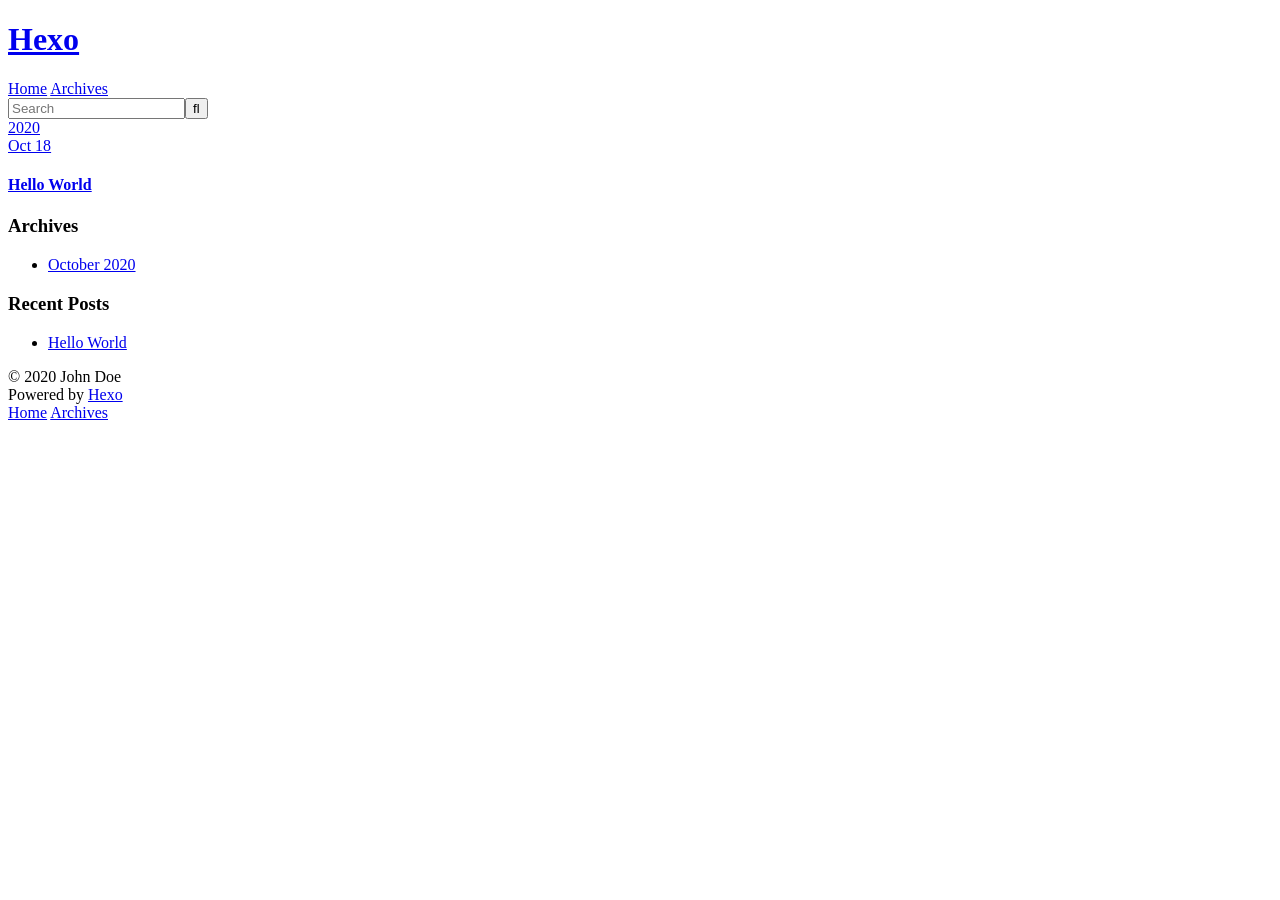
==== archives/index.html @ 7281b523 "Site updated: 2020-10-18 00:31:18" ====
<!DOCTYPE html>
<html>
<head>
  <meta charset="utf-8">
  

  
  <title>Archives | Hexo</title>
  <meta name="viewport" content="width=device-width, initial-scale=1, maximum-scale=1">
  <meta property="og:type" content="website">
<meta property="og:title" content="Hexo">
<meta property="og:url" content="https://github.com/jiushizheyang/jiushizheyang.github.io/archives/index.html">
<meta property="og:site_name" content="Hexo">
<meta property="og:locale" content="en_US">
<meta property="article:author" content="John Doe">
<meta name="twitter:card" content="summary">
  
    <link rel="alternate" href="/atom.xml" title="Hexo" type="application/atom+xml">
  
  
    <link rel="icon" href="/favicon.png">
  
  
    <link href="//fonts.googleapis.com/css?family=Source+Code+Pro" rel="stylesheet" type="text/css">
  
  
<link rel="stylesheet" href="/css/style.css">

<meta name="generator" content="Hexo 5.2.0"></head>

<body>
  <div id="container">
    <div id="wrap">
      <header id="header">
  <div id="banner"></div>
  <div id="header-outer" class="outer">
    <div id="header-title" class="inner">
      <h1 id="logo-wrap">
        <a href="/" id="logo">Hexo</a>
      </h1>
      
    </div>
    <div id="header-inner" class="inner">
      <nav id="main-nav">
        <a id="main-nav-toggle" class="nav-icon"></a>
        
          <a class="main-nav-link" href="/">Home</a>
        
          <a class="main-nav-link" href="/archives">Archives</a>
        
      </nav>
      <nav id="sub-nav">
        
          <a id="nav-rss-link" class="nav-icon" href="/atom.xml" title="RSS Feed"></a>
        
        <a id="nav-search-btn" class="nav-icon" title="Search"></a>
      </nav>
      <div id="search-form-wrap">
        <form action="//google.com/search" method="get" accept-charset="UTF-8" class="search-form"><input type="search" name="q" class="search-form-input" placeholder="Search"><button type="submit" class="search-form-submit">&#xF002;</button><input type="hidden" name="sitesearch" value="https://github.com/jiushizheyang/jiushizheyang.github.io"></form>
      </div>
    </div>
  </div>
</header>
      <div class="outer">
        <section id="main">
  
  
    
    
      
      
      <section class="archives-wrap">
        <div class="archive-year-wrap">
          <a href="/archives/2020" class="archive-year">2020</a>
        </div>
        <div class="archives">
    
    <article class="archive-article archive-type-post">
  <div class="archive-article-inner">
    <header class="archive-article-header">
      <a href="/2020/10/18/hello-world/" class="archive-article-date">
  <time datetime="2020-10-17T16:19:51.786Z" itemprop="datePublished">Oct 18</time>
</a>
      
  
    <h1 itemprop="name">
      <a class="archive-article-title" href="/2020/10/18/hello-world/">Hello World</a>
    </h1>
  

    </header>
  </div>
</article>
  
  
    </div></section>
  


</section>
        
          <aside id="sidebar">
  
    

  
    

  
    
  
    
  <div class="widget-wrap">
    <h3 class="widget-title">Archives</h3>
    <div class="widget">
      <ul class="archive-list"><li class="archive-list-item"><a class="archive-list-link" href="/archives/2020/10/">October 2020</a></li></ul>
    </div>
  </div>


  
    
  <div class="widget-wrap">
    <h3 class="widget-title">Recent Posts</h3>
    <div class="widget">
      <ul>
        
          <li>
            <a href="/2020/10/18/hello-world/">Hello World</a>
          </li>
        
      </ul>
    </div>
  </div>

  
</aside>
        
      </div>
      <footer id="footer">
  
  <div class="outer">
    <div id="footer-info" class="inner">
      &copy; 2020 John Doe<br>
      Powered by <a href="http://hexo.io/" target="_blank">Hexo</a>
    </div>
  </div>
</footer>
    </div>
    <nav id="mobile-nav">
  
    <a href="/" class="mobile-nav-link">Home</a>
  
    <a href="/archives" class="mobile-nav-link">Archives</a>
  
</nav>
    

<script src="//ajax.googleapis.com/ajax/libs/jquery/2.0.3/jquery.min.js"></script>


  
<link rel="stylesheet" href="/fancybox/jquery.fancybox.css">

  
<script src="/fancybox/jquery.fancybox.pack.js"></script>




<script src="/js/script.js"></script>




  </div>
</body>
</html>
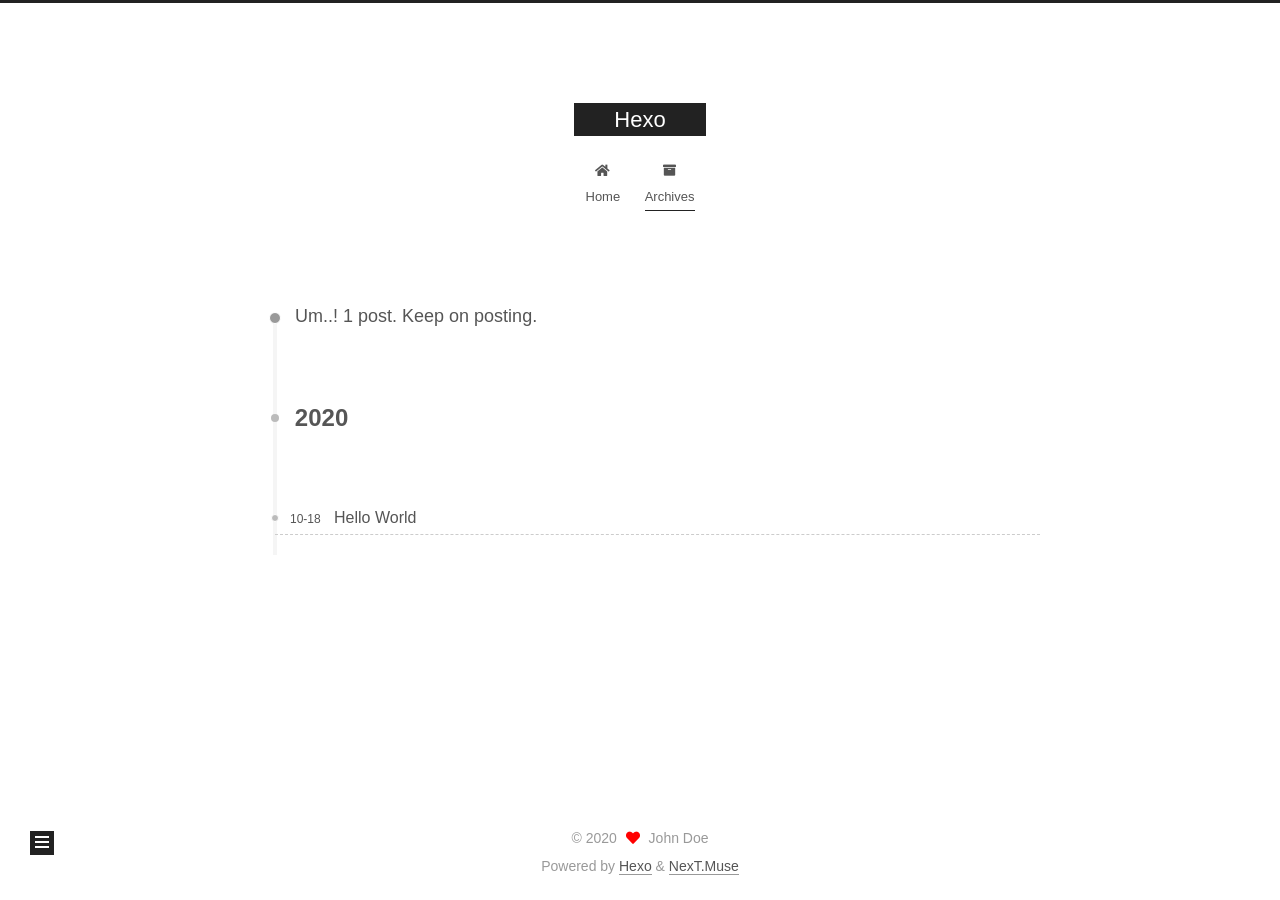
==== commit daa81605: "Site updated: 2020-10-18 01:05:18" ====
--- a/archives/index.html
+++ b/archives/index.html
@@ -1,178 +1,340 @@
 <!DOCTYPE html>
-<html>
+<html lang="en">
 <head>
-  <meta charset="utf-8">
-  
-
-  
-  <title>Archives | Hexo</title>
-  <meta name="viewport" content="width=device-width, initial-scale=1, maximum-scale=1">
+  <meta charset="UTF-8">
+<meta name="viewport" content="width=device-width, initial-scale=1, maximum-scale=2">
+<meta name="theme-color" content="#222">
+<meta name="generator" content="Hexo 5.2.0">
+  <link rel="apple-touch-icon" sizes="180x180" href="/images/apple-touch-icon-next.png">
+  <link rel="icon" type="image/png" sizes="32x32" href="/images/favicon-32x32-next.png">
+  <link rel="icon" type="image/png" sizes="16x16" href="/images/favicon-16x16-next.png">
+  <link rel="mask-icon" href="/images/logo.svg" color="#222">
+
+<link rel="stylesheet" href="/css/main.css">
+
+
+<link rel="stylesheet" href="/lib/font-awesome/css/all.min.css">
+
+<script id="hexo-configurations">
+    var NexT = window.NexT || {};
+    var CONFIG = {"hostname":"example.com","root":"/","scheme":"Muse","version":"7.8.0","exturl":false,"sidebar":{"position":"left","display":"post","padding":18,"offset":12,"onmobile":false},"copycode":{"enable":false,"show_result":false,"style":null},"back2top":{"enable":true,"sidebar":false,"scrollpercent":false},"bookmark":{"enable":false,"color":"#222","save":"auto"},"fancybox":false,"mediumzoom":false,"lazyload":false,"pangu":false,"comments":{"style":"tabs","active":null,"storage":true,"lazyload":false,"nav":null},"algolia":{"hits":{"per_page":10},"labels":{"input_placeholder":"Search for Posts","hits_empty":"We didn't find any results for the search: ${query}","hits_stats":"${hits} results found in ${time} ms"}},"localsearch":{"enable":false,"trigger":"auto","top_n_per_article":1,"unescape":false,"preload":false},"motion":{"enable":true,"async":false,"transition":{"post_block":"fadeIn","post_header":"slideDownIn","post_body":"slideDownIn","coll_header":"slideLeftIn","sidebar":"slideUpIn"}}};
+  </script>
+
   <meta property="og:type" content="website">
 <meta property="og:title" content="Hexo">
-<meta property="og:url" content="https://github.com/jiushizheyang/jiushizheyang.github.io/archives/index.html">
+<meta property="og:url" content="http://example.com/archives/index.html">
 <meta property="og:site_name" content="Hexo">
 <meta property="og:locale" content="en_US">
 <meta property="article:author" content="John Doe">
 <meta name="twitter:card" content="summary">
-  
-    <link rel="alternate" href="/atom.xml" title="Hexo" type="application/atom+xml">
-  
-  
-    <link rel="icon" href="/favicon.png">
-  
-  
-    <link href="//fonts.googleapis.com/css?family=Source+Code+Pro" rel="stylesheet" type="text/css">
-  
-  
-<link rel="stylesheet" href="/css/style.css">
-
-<meta name="generator" content="Hexo 5.2.0"></head>
-
-<body>
-  <div id="container">
-    <div id="wrap">
-      <header id="header">
-  <div id="banner"></div>
-  <div id="header-outer" class="outer">
-    <div id="header-title" class="inner">
-      <h1 id="logo-wrap">
-        <a href="/" id="logo">Hexo</a>
-      </h1>
+
+<link rel="canonical" href="http://example.com/archives/">
+
+
+<script id="page-configurations">
+  // https://hexo.io/docs/variables.html
+  CONFIG.page = {
+    sidebar: "",
+    isHome : false,
+    isPost : false,
+    lang   : 'en'
+  };
+</script>
+
+  <title>Archive | Hexo</title>
+  
+
+
+
+
+
+
+  <noscript>
+  <style>
+  .use-motion .brand,
+  .use-motion .menu-item,
+  .sidebar-inner,
+  .use-motion .post-block,
+  .use-motion .pagination,
+  .use-motion .comments,
+  .use-motion .post-header,
+  .use-motion .post-body,
+  .use-motion .collection-header { opacity: initial; }
+
+  .use-motion .site-title,
+  .use-motion .site-subtitle {
+    opacity: initial;
+    top: initial;
+  }
+
+  .use-motion .logo-line-before i { left: initial; }
+  .use-motion .logo-line-after i { right: initial; }
+  </style>
+</noscript>
+
+</head>
+
+<body itemscope itemtype="http://schema.org/WebPage">
+  <div class="container use-motion">
+    <div class="headband"></div>
+
+    <header class="header" itemscope itemtype="http://schema.org/WPHeader">
+      <div class="header-inner"><div class="site-brand-container">
+  <div class="site-nav-toggle">
+    <div class="toggle" aria-label="Toggle navigation bar">
+      <span class="toggle-line toggle-line-first"></span>
+      <span class="toggle-line toggle-line-middle"></span>
+      <span class="toggle-line toggle-line-last"></span>
+    </div>
+  </div>
+
+  <div class="site-meta">
+
+    <a href="/" class="brand" rel="start">
+      <span class="logo-line-before"><i></i></span>
+      <h1 class="site-title">Hexo</h1>
+      <span class="logo-line-after"><i></i></span>
+    </a>
+  </div>
+
+  <div class="site-nav-right">
+    <div class="toggle popup-trigger">
+    </div>
+  </div>
+</div>
+
+
+
+
+<nav class="site-nav">
+  <ul id="menu" class="main-menu menu">
+        <li class="menu-item menu-item-home">
+
+    <a href="/" rel="section"><i class="fa fa-home fa-fw"></i>Home</a>
+
+  </li>
+        <li class="menu-item menu-item-archives">
+
+    <a href="/archives/" rel="section"><i class="fa fa-archive fa-fw"></i>Archives</a>
+
+  </li>
+  </ul>
+</nav>
+
+
+
+
+</div>
+    </header>
+
+    
+  <div class="back-to-top">
+    <i class="fa fa-arrow-up"></i>
+    <span>0%</span>
+  </div>
+
+
+    <main class="main">
+      <div class="main-inner">
+        <div class="content-wrap">
+          
+
+          <div class="content archive">
+            
+
+  
+  
+  
+  <div class="post-block">
+    <div class="posts-collapse">
+      <div class="collection-title">
+        <span class="collection-header">Um..! 1 post. Keep on posting.</span>
+      </div>
+
       
-    </div>
-    <div id="header-inner" class="inner">
-      <nav id="main-nav">
-        <a id="main-nav-toggle" class="nav-icon"></a>
+    <div class="collection-year">
+      <span class="collection-header">2020</span>
+    </div>
+
+  <article itemscope itemtype="http://schema.org/Article">
+    <header class="post-header">
+
+      <div class="post-meta">
+        <time itemprop="dateCreated"
+              datetime="2020-10-18T00:19:51+08:00"
+              content="2020-10-18">
+          10-18
+        </time>
+      </div>
+
+      <div class="post-title">
+          <a class="post-title-link" href="/2020/10/18/hello-world/" itemprop="url">
+            <span itemprop="name">Hello World</span>
+          </a>
+      </div>
+
+    </header>
+  </article>
+
+
+    </div>
+  </div>
+  
+  
+  
+
+  
+
+
+
+          </div>
+          
+
+<script>
+  window.addEventListener('tabs:register', () => {
+    let { activeClass } = CONFIG.comments;
+    if (CONFIG.comments.storage) {
+      activeClass = localStorage.getItem('comments_active') || activeClass;
+    }
+    if (activeClass) {
+      let activeTab = document.querySelector(`a[href="#comment-${activeClass}"]`);
+      if (activeTab) {
+        activeTab.click();
+      }
+    }
+  });
+  if (CONFIG.comments.storage) {
+    window.addEventListener('tabs:click', event => {
+      if (!event.target.matches('.tabs-comment .tab-content .tab-pane')) return;
+      let commentClass = event.target.classList[1];
+      localStorage.setItem('comments_active', commentClass);
+    });
+  }
+</script>
+
+        </div>
+          
+  
+  <div class="toggle sidebar-toggle">
+    <span class="toggle-line toggle-line-first"></span>
+    <span class="toggle-line toggle-line-middle"></span>
+    <span class="toggle-line toggle-line-last"></span>
+  </div>
+
+  <aside class="sidebar">
+    <div class="sidebar-inner">
+
+      <ul class="sidebar-nav motion-element">
+        <li class="sidebar-nav-toc">
+          Table of Contents
+        </li>
+        <li class="sidebar-nav-overview">
+          Overview
+        </li>
+      </ul>
+
+      <!--noindex-->
+      <div class="post-toc-wrap sidebar-panel">
+      </div>
+      <!--/noindex-->
+
+      <div class="site-overview-wrap sidebar-panel">
+        <div class="site-author motion-element" itemprop="author" itemscope itemtype="http://schema.org/Person">
+  <p class="site-author-name" itemprop="name">John Doe</p>
+  <div class="site-description" itemprop="description"></div>
+</div>
+<div class="site-state-wrap motion-element">
+  <nav class="site-state">
+      <div class="site-state-item site-state-posts">
+          <a href="/archives/">
         
-          <a class="main-nav-link" href="/">Home</a>
+          <span class="site-state-item-count">1</span>
+          <span class="site-state-item-name">posts</span>
+        </a>
+      </div>
+  </nav>
+</div>
+
+
+
+      </div>
+
+    </div>
+  </aside>
+  <div id="sidebar-dimmer"></div>
+
+
+      </div>
+    </main>
+
+    <footer class="footer">
+      <div class="footer-inner">
         
-          <a class="main-nav-link" href="/archives">Archives</a>
+
         
-      </nav>
-      <nav id="sub-nav">
+
+<div class="copyright">
+  
+  &copy; 
+  <span itemprop="copyrightYear">2020</span>
+  <span class="with-love">
+    <i class="fa fa-heart"></i>
+  </span>
+  <span class="author" itemprop="copyrightHolder">John Doe</span>
+</div>
+  <div class="powered-by">Powered by <a href="https://hexo.io/" class="theme-link" rel="noopener" target="_blank">Hexo</a> & <a href="https://muse.theme-next.org/" class="theme-link" rel="noopener" target="_blank">NexT.Muse</a>
+  </div>
+
         
-          <a id="nav-rss-link" class="nav-icon" href="/atom.xml" title="RSS Feed"></a>
-        
-        <a id="nav-search-btn" class="nav-icon" title="Search"></a>
-      </nav>
-      <div id="search-form-wrap">
-        <form action="//google.com/search" method="get" accept-charset="UTF-8" class="search-form"><input type="search" name="q" class="search-form-input" placeholder="Search"><button type="submit" class="search-form-submit">&#xF002;</button><input type="hidden" name="sitesearch" value="https://github.com/jiushizheyang/jiushizheyang.github.io"></form>
-      </div>
-    </div>
-  </div>
-</header>
-      <div class="outer">
-        <section id="main">
-  
-  
-    
-    
-      
-      
-      <section class="archives-wrap">
-        <div class="archive-year-wrap">
-          <a href="/archives/2020" class="archive-year">2020</a>
-        </div>
-        <div class="archives">
-    
-    <article class="archive-article archive-type-post">
-  <div class="archive-article-inner">
-    <header class="archive-article-header">
-      <a href="/2020/10/18/hello-world/" class="archive-article-date">
-  <time datetime="2020-10-17T16:19:51.786Z" itemprop="datePublished">Oct 18</time>
-</a>
-      
-  
-    <h1 itemprop="name">
-      <a class="archive-article-title" href="/2020/10/18/hello-world/">Hello World</a>
-    </h1>
-  
-
-    </header>
-  </div>
-</article>
-  
-  
-    </div></section>
-  
-
-
-</section>
-        
-          <aside id="sidebar">
-  
-    
-
-  
-    
-
-  
-    
-  
-    
-  <div class="widget-wrap">
-    <h3 class="widget-title">Archives</h3>
-    <div class="widget">
-      <ul class="archive-list"><li class="archive-list-item"><a class="archive-list-link" href="/archives/2020/10/">October 2020</a></li></ul>
-    </div>
-  </div>
-
-
-  
-    
-  <div class="widget-wrap">
-    <h3 class="widget-title">Recent Posts</h3>
-    <div class="widget">
-      <ul>
-        
-          <li>
-            <a href="/2020/10/18/hello-world/">Hello World</a>
-          </li>
-        
-      </ul>
-    </div>
-  </div>
-
-  
-</aside>
-        
-      </div>
-      <footer id="footer">
-  
-  <div class="outer">
-    <div id="footer-info" class="inner">
-      &copy; 2020 John Doe<br>
-      Powered by <a href="http://hexo.io/" target="_blank">Hexo</a>
-    </div>
-  </div>
-</footer>
-    </div>
-    <nav id="mobile-nav">
-  
-    <a href="/" class="mobile-nav-link">Home</a>
-  
-    <a href="/archives" class="mobile-nav-link">Archives</a>
-  
-</nav>
-    
-
-<script src="//ajax.googleapis.com/ajax/libs/jquery/2.0.3/jquery.min.js"></script>
-
-
-  
-<link rel="stylesheet" href="/fancybox/jquery.fancybox.css">
-
-  
-<script src="/fancybox/jquery.fancybox.pack.js"></script>
-
-
-
-
-<script src="/js/script.js"></script>
-
-
-
-
-  </div>
+
+
+
+
+
+
+
+
+      </div>
+    </footer>
+  </div>
+
+  
+  <script src="/lib/anime.min.js"></script>
+  <script src="/lib/velocity/velocity.min.js"></script>
+  <script src="/lib/velocity/velocity.ui.min.js"></script>
+
+<script src="/js/utils.js"></script>
+
+<script src="/js/motion.js"></script>
+
+
+<script src="/js/schemes/muse.js"></script>
+
+
+<script src="/js/next-boot.js"></script>
+
+
+
+
+  
+
+
+
+
+
+
+
+
+
+
+
+
+
+
+
+  
+
+  
+
 </body>
-</html>+</html>
--- a/css/main.css
+++ b/css/main.css
@@ -0,0 +1,2291 @@
+:root {
+  --body-bg-color: #fff;
+  --content-bg-color: #fff;
+  --card-bg-color: #f5f5f5;
+  --text-color: #555;
+  --blockquote-color: #666;
+  --link-color: #555;
+  --link-hover-color: #222;
+  --brand-color: #fff;
+  --brand-hover-color: #fff;
+  --table-row-odd-bg-color: #f9f9f9;
+  --table-row-hover-bg-color: #f5f5f5;
+  --menu-item-bg-color: #f5f5f5;
+  --btn-default-bg: #222;
+  --btn-default-color: #fff;
+  --btn-default-border-color: #222;
+  --btn-default-hover-bg: #fff;
+  --btn-default-hover-color: #222;
+  --btn-default-hover-border-color: #222;
+}
+html {
+  line-height: 1.15; /* 1 */
+  -webkit-text-size-adjust: 100%; /* 2 */
+}
+body {
+  margin: 0;
+}
+main {
+  display: block;
+}
+h1 {
+  font-size: 2em;
+  margin: 0.67em 0;
+}
+hr {
+  box-sizing: content-box; /* 1 */
+  height: 0; /* 1 */
+  overflow: visible; /* 2 */
+}
+pre {
+  font-family: monospace, monospace; /* 1 */
+  font-size: 1em; /* 2 */
+}
+a {
+  background: transparent;
+}
+abbr[title] {
+  border-bottom: none; /* 1 */
+  text-decoration: underline; /* 2 */
+  text-decoration: underline dotted; /* 2 */
+}
+b,
+strong {
+  font-weight: bolder;
+}
+code,
+kbd,
+samp {
+  font-family: monospace, monospace; /* 1 */
+  font-size: 1em; /* 2 */
+}
+small {
+  font-size: 80%;
+}
+sub,
+sup {
+  font-size: 75%;
+  line-height: 0;
+  position: relative;
+  vertical-align: baseline;
+}
+sub {
+  bottom: -0.25em;
+}
+sup {
+  top: -0.5em;
+}
+img {
+  border-style: none;
+}
+button,
+input,
+optgroup,
+select,
+textarea {
+  font-family: inherit; /* 1 */
+  font-size: 100%; /* 1 */
+  line-height: 1.15; /* 1 */
+  margin: 0; /* 2 */
+}
+button,
+input {
+/* 1 */
+  overflow: visible;
+}
+button,
+select {
+/* 1 */
+  text-transform: none;
+}
+button,
+[type='button'],
+[type='reset'],
+[type='submit'] {
+  -webkit-appearance: button;
+}
+button::-moz-focus-inner,
+[type='button']::-moz-focus-inner,
+[type='reset']::-moz-focus-inner,
+[type='submit']::-moz-focus-inner {
+  border-style: none;
+  padding: 0;
+}
+button:-moz-focusring,
+[type='button']:-moz-focusring,
+[type='reset']:-moz-focusring,
+[type='submit']:-moz-focusring {
+  outline: 1px dotted ButtonText;
+}
+fieldset {
+  padding: 0.35em 0.75em 0.625em;
+}
+legend {
+  box-sizing: border-box; /* 1 */
+  color: inherit; /* 2 */
+  display: table; /* 1 */
+  max-width: 100%; /* 1 */
+  padding: 0; /* 3 */
+  white-space: normal; /* 1 */
+}
+progress {
+  vertical-align: baseline;
+}
+textarea {
+  overflow: auto;
+}
+[type='checkbox'],
+[type='radio'] {
+  box-sizing: border-box; /* 1 */
+  padding: 0; /* 2 */
+}
+[type='number']::-webkit-inner-spin-button,
+[type='number']::-webkit-outer-spin-button {
+  height: auto;
+}
+[type='search'] {
+  outline-offset: -2px; /* 2 */
+  -webkit-appearance: textfield; /* 1 */
+}
+[type='search']::-webkit-search-decoration {
+  -webkit-appearance: none;
+}
+::-webkit-file-upload-button {
+  font: inherit; /* 2 */
+  -webkit-appearance: button; /* 1 */
+}
+details {
+  display: block;
+}
+summary {
+  display: list-item;
+}
+template {
+  display: none;
+}
+[hidden] {
+  display: none;
+}
+::selection {
+  background: #262a30;
+  color: #eee;
+}
+html,
+body {
+  height: 100%;
+}
+body {
+  background: var(--body-bg-color);
+  color: var(--text-color);
+  font-family: 'Lato', "PingFang SC", "Microsoft YaHei", sans-serif;
+  font-size: 1em;
+  line-height: 2;
+}
+@media (max-width: 991px) {
+  body {
+    padding-left: 0 !important;
+    padding-right: 0 !important;
+  }
+}
+h1,
+h2,
+h3,
+h4,
+h5,
+h6 {
+  font-family: 'Lato', "PingFang SC", "Microsoft YaHei", sans-serif;
+  font-weight: bold;
+  line-height: 1.5;
+  margin: 20px 0 15px;
+}
+h1 {
+  font-size: 1.5em;
+}
+h2 {
+  font-size: 1.375em;
+}
+h3 {
+  font-size: 1.25em;
+}
+h4 {
+  font-size: 1.125em;
+}
+h5 {
+  font-size: 1em;
+}
+h6 {
+  font-size: 0.875em;
+}
+p {
+  margin: 0 0 20px 0;
+}
+a,
+span.exturl {
+  border-bottom: 1px solid #999;
+  color: var(--link-color);
+  outline: 0;
+  text-decoration: none;
+  overflow-wrap: break-word;
+  word-wrap: break-word;
+  cursor: pointer;
+}
+a:hover,
+span.exturl:hover {
+  border-bottom-color: var(--link-hover-color);
+  color: var(--link-hover-color);
+}
+iframe,
+img,
+video {
+  display: block;
+  margin-left: auto;
+  margin-right: auto;
+  max-width: 100%;
+}
+hr {
+  background-image: repeating-linear-gradient(-45deg, #ddd, #ddd 4px, transparent 4px, transparent 8px);
+  border: 0;
+  height: 3px;
+  margin: 40px 0;
+}
+blockquote {
+  border-left: 4px solid #ddd;
+  color: var(--blockquote-color);
+  margin: 0;
+  padding: 0 15px;
+}
+blockquote cite::before {
+  content: '-';
+  padding: 0 5px;
+}
+dt {
+  font-weight: bold;
+}
+dd {
+  margin: 0;
+  padding: 0;
+}
+kbd {
+  background-color: #f5f5f5;
+  background-image: linear-gradient(#eee, #fff, #eee);
+  border: 1px solid #ccc;
+  border-radius: 0.2em;
+  box-shadow: 0.1em 0.1em 0.2em rgba(0,0,0,0.1);
+  color: #555;
+  font-family: inherit;
+  padding: 0.1em 0.3em;
+  white-space: nowrap;
+}
+.table-container {
+  overflow: auto;
+}
+table {
+  border-collapse: collapse;
+  border-spacing: 0;
+  font-size: 0.875em;
+  margin: 0 0 20px 0;
+  width: 100%;
+}
+tbody tr:nth-of-type(odd) {
+  background: var(--table-row-odd-bg-color);
+}
+tbody tr:hover {
+  background: var(--table-row-hover-bg-color);
+}
+caption,
+th,
+td {
+  font-weight: normal;
+  padding: 8px;
+  vertical-align: middle;
+}
+th,
+td {
+  border: 1px solid #ddd;
+  border-bottom: 3px solid #ddd;
+}
+th {
+  font-weight: 700;
+  padding-bottom: 10px;
+}
+td {
+  border-bottom-width: 1px;
+}
+.btn {
+  background: var(--btn-default-bg);
+  border: 2px solid var(--btn-default-border-color);
+  border-radius: 0;
+  color: var(--btn-default-color);
+  display: inline-block;
+  font-size: 0.875em;
+  line-height: 2;
+  padding: 0 20px;
+  text-decoration: none;
+  transition-property: background-color;
+  transition-delay: 0s;
+  transition-duration: 0.2s;
+  transition-timing-function: ease-in-out;
+}
+.btn:hover {
+  background: var(--btn-default-hover-bg);
+  border-color: var(--btn-default-hover-border-color);
+  color: var(--btn-default-hover-color);
+}
+.btn + .btn {
+  margin: 0 0 8px 8px;
+}
+.btn .fa-fw {
+  text-align: left;
+  width: 1.285714285714286em;
+}
+.toggle {
+  line-height: 0;
+}
+.toggle .toggle-line {
+  background: #fff;
+  display: inline-block;
+  height: 2px;
+  left: 0;
+  position: relative;
+  top: 0;
+  transition: all 0.4s;
+  vertical-align: top;
+  width: 100%;
+}
+.toggle .toggle-line:not(:first-child) {
+  margin-top: 3px;
+}
+.toggle.toggle-arrow .toggle-line-first {
+  left: 50%;
+  top: 2px;
+  transform: rotate(45deg);
+  width: 50%;
+}
+.toggle.toggle-arrow .toggle-line-middle {
+  left: 2px;
+  width: 90%;
+}
+.toggle.toggle-arrow .toggle-line-last {
+  left: 50%;
+  top: -2px;
+  transform: rotate(-45deg);
+  width: 50%;
+}
+.toggle.toggle-close .toggle-line-first {
+  transform: rotate(-45deg);
+  top: 5px;
+}
+.toggle.toggle-close .toggle-line-middle {
+  opacity: 0;
+}
+.toggle.toggle-close .toggle-line-last {
+  transform: rotate(45deg);
+  top: -5px;
+}
+.highlight,
+pre {
+  background: #f7f7f7;
+  color: #4d4d4c;
+  line-height: 1.6;
+  margin: 0 auto 20px;
+}
+pre,
+code {
+  font-family: consolas, Menlo, monospace, "PingFang SC", "Microsoft YaHei";
+}
+code {
+  background: #eee;
+  border-radius: 3px;
+  color: #555;
+  padding: 2px 4px;
+  overflow-wrap: break-word;
+  word-wrap: break-word;
+}
+.highlight *::selection {
+  background: #d6d6d6;
+}
+.highlight pre {
+  border: 0;
+  margin: 0;
+  padding: 10px 0;
+}
+.highlight table {
+  border: 0;
+  margin: 0;
+  width: auto;
+}
+.highlight td {
+  border: 0;
+  padding: 0;
+}
+.highlight figcaption {
+  background: #eff2f3;
+  color: #4d4d4c;
+  display: flex;
+  font-size: 0.875em;
+  justify-content: space-between;
+  line-height: 1.2;
+  padding: 0.5em;
+}
+.highlight figcaption a {
+  color: #4d4d4c;
+}
+.highlight figcaption a:hover {
+  border-bottom-color: #4d4d4c;
+}
+.highlight .gutter {
+  -moz-user-select: none;
+  -ms-user-select: none;
+  -webkit-user-select: none;
+  user-select: none;
+}
+.highlight .gutter pre {
+  background: #eff2f3;
+  color: #869194;
+  padding-left: 10px;
+  padding-right: 10px;
+  text-align: right;
+}
+.highlight .code pre {
+  background: #f7f7f7;
+  padding-left: 10px;
+  width: 100%;
+}
+.gist table {
+  width: auto;
+}
+.gist table td {
+  border: 0;
+}
+pre {
+  overflow: auto;
+  padding: 10px;
+}
+pre code {
+  background: none;
+  color: #4d4d4c;
+  font-size: 0.875em;
+  padding: 0;
+  text-shadow: none;
+}
+pre .deletion {
+  background: #fdd;
+}
+pre .addition {
+  background: #dfd;
+}
+pre .meta {
+  color: #eab700;
+  -moz-user-select: none;
+  -ms-user-select: none;
+  -webkit-user-select: none;
+  user-select: none;
+}
+pre .comment {
+  color: #8e908c;
+}
+pre .variable,
+pre .attribute,
+pre .tag,
+pre .name,
+pre .regexp,
+pre .ruby .constant,
+pre .xml .tag .title,
+pre .xml .pi,
+pre .xml .doctype,
+pre .html .doctype,
+pre .css .id,
+pre .css .class,
+pre .css .pseudo {
+  color: #c82829;
+}
+pre .number,
+pre .preprocessor,
+pre .built_in,
+pre .builtin-name,
+pre .literal,
+pre .params,
+pre .constant,
+pre .command {
+  color: #f5871f;
+}
+pre .ruby .class .title,
+pre .css .rules .attribute,
+pre .string,
+pre .symbol,
+pre .value,
+pre .inheritance,
+pre .header,
+pre .ruby .symbol,
+pre .xml .cdata,
+pre .special,
+pre .formula {
+  color: #718c00;
+}
+pre .title,
+pre .css .hexcolor {
+  color: #3e999f;
+}
+pre .function,
+pre .python .decorator,
+pre .python .title,
+pre .ruby .function .title,
+pre .ruby .title .keyword,
+pre .perl .sub,
+pre .javascript .title,
+pre .coffeescript .title {
+  color: #4271ae;
+}
+pre .keyword,
+pre .javascript .function {
+  color: #8959a8;
+}
+.blockquote-center {
+  border-left: none;
+  margin: 40px 0;
+  padding: 0;
+  position: relative;
+  text-align: center;
+}
+.blockquote-center .fa {
+  display: block;
+  opacity: 0.6;
+  position: absolute;
+  width: 100%;
+}
+.blockquote-center .fa-quote-left {
+  border-top: 1px solid #ccc;
+  text-align: left;
+  top: -20px;
+}
+.blockquote-center .fa-quote-right {
+  border-bottom: 1px solid #ccc;
+  text-align: right;
+  bottom: -20px;
+}
+.blockquote-center p,
+.blockquote-center div {
+  text-align: center;
+}
+.post-body .group-picture img {
+  margin: 0 auto;
+  padding: 0 3px;
+}
+.group-picture-row {
+  margin-bottom: 6px;
+  overflow: hidden;
+}
+.group-picture-column {
+  float: left;
+  margin-bottom: 10px;
+}
+.post-body .label {
+  color: #555;
+  display: inline;
+  padding: 0 2px;
+}
+.post-body .label.default {
+  background: #f0f0f0;
+}
+.post-body .label.primary {
+  background: #efe6f7;
+}
+.post-body .label.info {
+  background: #e5f2f8;
+}
+.post-body .label.success {
+  background: #e7f4e9;
+}
+.post-body .label.warning {
+  background: #fcf6e1;
+}
+.post-body .label.danger {
+  background: #fae8eb;
+}
+.post-body .tabs {
+  margin-bottom: 20px;
+}
+.post-body .tabs,
+.tabs-comment {
+  display: block;
+  padding-top: 10px;
+  position: relative;
+}
+.post-body .tabs ul.nav-tabs,
+.tabs-comment ul.nav-tabs {
+  display: flex;
+  flex-wrap: wrap;
+  margin: 0;
+  margin-bottom: -1px;
+  padding: 0;
+}
+@media (max-width: 413px) {
+  .post-body .tabs ul.nav-tabs,
+  .tabs-comment ul.nav-tabs {
+    display: block;
+    margin-bottom: 5px;
+  }
+}
+.post-body .tabs ul.nav-tabs li.tab,
+.tabs-comment ul.nav-tabs li.tab {
+  border-bottom: 1px solid #ddd;
+  border-left: 1px solid transparent;
+  border-right: 1px solid transparent;
+  border-top: 3px solid transparent;
+  flex-grow: 1;
+  list-style-type: none;
+  border-radius: 0 0 0 0;
+}
+@media (max-width: 413px) {
+  .post-body .tabs ul.nav-tabs li.tab,
+  .tabs-comment ul.nav-tabs li.tab {
+    border-bottom: 1px solid transparent;
+    border-left: 3px solid transparent;
+    border-right: 1px solid transparent;
+    border-top: 1px solid transparent;
+  }
+}
+@media (max-width: 413px) {
+  .post-body .tabs ul.nav-tabs li.tab,
+  .tabs-comment ul.nav-tabs li.tab {
+    border-radius: 0;
+  }
+}
+.post-body .tabs ul.nav-tabs li.tab a,
+.tabs-comment ul.nav-tabs li.tab a {
+  border-bottom: initial;
+  display: block;
+  line-height: 1.8;
+  outline: 0;
+  padding: 0.25em 0.75em;
+  text-align: center;
+  transition-delay: 0s;
+  transition-duration: 0.2s;
+  transition-timing-function: ease-out;
+}
+.post-body .tabs ul.nav-tabs li.tab a i,
+.tabs-comment ul.nav-tabs li.tab a i {
+  width: 1.285714285714286em;
+}
+.post-body .tabs ul.nav-tabs li.tab.active,
+.tabs-comment ul.nav-tabs li.tab.active {
+  border-bottom: 1px solid transparent;
+  border-left: 1px solid #ddd;
+  border-right: 1px solid #ddd;
+  border-top: 3px solid #fc6423;
+}
+@media (max-width: 413px) {
+  .post-body .tabs ul.nav-tabs li.tab.active,
+  .tabs-comment ul.nav-tabs li.tab.active {
+    border-bottom: 1px solid #ddd;
+    border-left: 3px solid #fc6423;
+    border-right: 1px solid #ddd;
+    border-top: 1px solid #ddd;
+  }
+}
+.post-body .tabs ul.nav-tabs li.tab.active a,
+.tabs-comment ul.nav-tabs li.tab.active a {
+  color: var(--link-color);
+  cursor: default;
+}
+.post-body .tabs .tab-content .tab-pane,
+.tabs-comment .tab-content .tab-pane {
+  border: 1px solid #ddd;
+  border-top: 0;
+  padding: 20px 20px 0 20px;
+  border-radius: 0;
+}
+.post-body .tabs .tab-content .tab-pane:not(.active),
+.tabs-comment .tab-content .tab-pane:not(.active) {
+  display: none;
+}
+.post-body .tabs .tab-content .tab-pane.active,
+.tabs-comment .tab-content .tab-pane.active {
+  display: block;
+}
+.post-body .tabs .tab-content .tab-pane.active:nth-of-type(1),
+.tabs-comment .tab-content .tab-pane.active:nth-of-type(1) {
+  border-radius: 0 0 0 0;
+}
+@media (max-width: 413px) {
+  .post-body .tabs .tab-content .tab-pane.active:nth-of-type(1),
+  .tabs-comment .tab-content .tab-pane.active:nth-of-type(1) {
+    border-radius: 0;
+  }
+}
+.post-body .note {
+  border-radius: 3px;
+  margin-bottom: 20px;
+  padding: 1em;
+  position: relative;
+  border: 1px solid #eee;
+  border-left-width: 5px;
+}
+.post-body .note h2,
+.post-body .note h3,
+.post-body .note h4,
+.post-body .note h5,
+.post-body .note h6 {
+  margin-top: 0;
+  border-bottom: initial;
+  margin-bottom: 0;
+  padding-top: 0;
+}
+.post-body .note p:first-child,
+.post-body .note ul:first-child,
+.post-body .note ol:first-child,
+.post-body .note table:first-child,
+.post-body .note pre:first-child,
+.post-body .note blockquote:first-child,
+.post-body .note img:first-child {
+  margin-top: 0;
+}
+.post-body .note p:last-child,
+.post-body .note ul:last-child,
+.post-body .note ol:last-child,
+.post-body .note table:last-child,
+.post-body .note pre:last-child,
+.post-body .note blockquote:last-child,
+.post-body .note img:last-child {
+  margin-bottom: 0;
+}
+.post-body .note.default {
+  border-left-color: #777;
+}
+.post-body .note.default h2,
+.post-body .note.default h3,
+.post-body .note.default h4,
+.post-body .note.default h5,
+.post-body .note.default h6 {
+  color: #777;
+}
+.post-body .note.primary {
+  border-left-color: #6f42c1;
+}
+.post-body .note.primary h2,
+.post-body .note.primary h3,
+.post-body .note.primary h4,
+.post-body .note.primary h5,
+.post-body .note.primary h6 {
+  color: #6f42c1;
+}
+.post-body .note.info {
+  border-left-color: #428bca;
+}
+.post-body .note.info h2,
+.post-body .note.info h3,
+.post-body .note.info h4,
+.post-body .note.info h5,
+.post-body .note.info h6 {
+  color: #428bca;
+}
+.post-body .note.success {
+  border-left-color: #5cb85c;
+}
+.post-body .note.success h2,
+.post-body .note.success h3,
+.post-body .note.success h4,
+.post-body .note.success h5,
+.post-body .note.success h6 {
+  color: #5cb85c;
+}
+.post-body .note.warning {
+  border-left-color: #f0ad4e;
+}
+.post-body .note.warning h2,
+.post-body .note.warning h3,
+.post-body .note.warning h4,
+.post-body .note.warning h5,
+.post-body .note.warning h6 {
+  color: #f0ad4e;
+}
+.post-body .note.danger {
+  border-left-color: #d9534f;
+}
+.post-body .note.danger h2,
+.post-body .note.danger h3,
+.post-body .note.danger h4,
+.post-body .note.danger h5,
+.post-body .note.danger h6 {
+  color: #d9534f;
+}
+.pagination .prev,
+.pagination .next,
+.pagination .page-number,
+.pagination .space {
+  display: inline-block;
+  margin: 0 10px;
+  padding: 0 11px;
+  position: relative;
+  top: -1px;
+}
+@media (max-width: 767px) {
+  .pagination .prev,
+  .pagination .next,
+  .pagination .page-number,
+  .pagination .space {
+    margin: 0 5px;
+  }
+}
+.pagination {
+  border-top: 1px solid #eee;
+  margin: 120px 0 0;
+  text-align: center;
+}
+.pagination .prev,
+.pagination .next,
+.pagination .page-number {
+  border-bottom: 0;
+  border-top: 1px solid #eee;
+  transition-property: border-color;
+  transition-delay: 0s;
+  transition-duration: 0.2s;
+  transition-timing-function: ease-in-out;
+}
+.pagination .prev:hover,
+.pagination .next:hover,
+.pagination .page-number:hover {
+  border-top-color: #222;
+}
+.pagination .space {
+  margin: 0;
+  padding: 0;
+}
+.pagination .prev {
+  margin-left: 0;
+}
+.pagination .next {
+  margin-right: 0;
+}
+.pagination .page-number.current {
+  background: #ccc;
+  border-top-color: #ccc;
+  color: #fff;
+}
+@media (max-width: 767px) {
+  .pagination {
+    border-top: none;
+  }
+  .pagination .prev,
+  .pagination .next,
+  .pagination .page-number {
+    border-bottom: 1px solid #eee;
+    border-top: 0;
+    margin-bottom: 10px;
+    padding: 0 10px;
+  }
+  .pagination .prev:hover,
+  .pagination .next:hover,
+  .pagination .page-number:hover {
+    border-bottom-color: #222;
+  }
+}
+.comments {
+  margin-top: 60px;
+  overflow: hidden;
+}
+.comment-button-group {
+  display: flex;
+  flex-wrap: wrap-reverse;
+  justify-content: center;
+  margin: 1em 0;
+}
+.comment-button-group .comment-button {
+  margin: 0.1em 0.2em;
+}
+.comment-button-group .comment-button.active {
+  background: var(--btn-default-hover-bg);
+  border-color: var(--btn-default-hover-border-color);
+  color: var(--btn-default-hover-color);
+}
+.comment-position {
+  display: none;
+}
+.comment-position.active {
+  display: block;
+}
+.tabs-comment {
+  background: var(--content-bg-color);
+  margin-top: 4em;
+  padding-top: 0;
+}
+.tabs-comment .comments {
+  border: 0;
+  box-shadow: none;
+  margin-top: 0;
+  padding-top: 0;
+}
+.container {
+  min-height: 100%;
+  position: relative;
+}
+.main-inner {
+  margin: 0 auto;
+  width: 700px;
+}
+@media (min-width: 1200px) {
+  .main-inner {
+    width: 800px;
+  }
+}
+@media (min-width: 1600px) {
+  .main-inner {
+    width: 900px;
+  }
+}
+@media (max-width: 767px) {
+  .content-wrap {
+    padding: 0 20px;
+  }
+}
+.header {
+  background: transparent;
+}
+.header-inner {
+  margin: 0 auto;
+  width: 700px;
+}
+@media (min-width: 1200px) {
+  .header-inner {
+    width: 800px;
+  }
+}
+@media (min-width: 1600px) {
+  .header-inner {
+    width: 900px;
+  }
+}
+.site-brand-container {
+  display: flex;
+  flex-shrink: 0;
+  padding: 0 10px;
+}
+.headband {
+  background: #222;
+  height: 3px;
+}
+.site-meta {
+  flex-grow: 1;
+  text-align: center;
+}
+@media (max-width: 767px) {
+  .site-meta {
+    text-align: center;
+  }
+}
+.brand {
+  border-bottom: none;
+  color: var(--brand-color);
+  display: inline-block;
+  line-height: 1.375em;
+  padding: 0 40px;
+  position: relative;
+}
+.brand:hover {
+  color: var(--brand-hover-color);
+}
+.site-title {
+  font-family: 'Lato', "PingFang SC", "Microsoft YaHei", sans-serif;
+  font-size: 1.375em;
+  font-weight: normal;
+  margin: 0;
+}
+.site-subtitle {
+  color: #999;
+  font-size: 0.8125em;
+  margin: 10px 0;
+}
+.use-motion .brand {
+  opacity: 0;
+}
+.use-motion .site-title,
+.use-motion .site-subtitle,
+.use-motion .custom-logo-image {
+  opacity: 0;
+  position: relative;
+  top: -10px;
+}
+.site-nav-toggle,
+.site-nav-right {
+  display: none;
+}
+@media (max-width: 767px) {
+  .site-nav-toggle,
+  .site-nav-right {
+    display: flex;
+    flex-direction: column;
+    justify-content: center;
+  }
+}
+.site-nav-toggle .toggle,
+.site-nav-right .toggle {
+  color: var(--text-color);
+  padding: 10px;
+  width: 22px;
+}
+.site-nav-toggle .toggle .toggle-line,
+.site-nav-right .toggle .toggle-line {
+  background: var(--text-color);
+  border-radius: 1px;
+}
+.site-nav {
+  display: block;
+}
+@media (max-width: 767px) {
+  .site-nav {
+    clear: both;
+    display: none;
+  }
+}
+.site-nav.site-nav-on {
+  display: block;
+}
+.menu {
+  margin-top: 20px;
+  padding-left: 0;
+  text-align: center;
+}
+.menu-item {
+  display: inline-block;
+  list-style: none;
+  margin: 0 10px;
+}
+@media (max-width: 767px) {
+  .menu-item {
+    display: block;
+    margin-top: 10px;
+  }
+  .menu-item.menu-item-search {
+    display: none;
+  }
+}
+.menu-item a,
+.menu-item span.exturl {
+  border-bottom: 0;
+  display: block;
+  font-size: 0.8125em;
+  transition-property: border-color;
+  transition-delay: 0s;
+  transition-duration: 0.2s;
+  transition-timing-function: ease-in-out;
+}
+@media (hover: none) {
+  .menu-item a:hover,
+  .menu-item span.exturl:hover {
+    border-bottom-color: transparent !important;
+  }
+}
+.menu-item .fa,
+.menu-item .fab,
+.menu-item .far,
+.menu-item .fas {
+  margin-right: 8px;
+}
+.menu-item .badge {
+  display: inline-block;
+  font-weight: bold;
+  line-height: 1;
+  margin-left: 0.35em;
+  margin-top: 0.35em;
+  text-align: center;
+  white-space: nowrap;
+}
+@media (max-width: 767px) {
+  .menu-item .badge {
+    float: right;
+    margin-left: 0;
+  }
+}
+.menu-item-active a,
+.menu .menu-item a:hover,
+.menu .menu-item span.exturl:hover {
+  background: var(--menu-item-bg-color);
+}
+.use-motion .menu-item {
+  opacity: 0;
+}
+.sidebar {
+  background: #222;
+  bottom: 0;
+  box-shadow: inset 0 2px 6px #000;
+  position: fixed;
+  top: 0;
+}
+@media (max-width: 991px) {
+  .sidebar {
+    display: none;
+  }
+}
+.sidebar-inner {
+  color: #999;
+  padding: 18px 10px;
+  text-align: center;
+}
+.cc-license {
+  margin-top: 10px;
+  text-align: center;
+}
+.cc-license .cc-opacity {
+  border-bottom: none;
+  opacity: 0.7;
+}
+.cc-license .cc-opacity:hover {
+  opacity: 0.9;
+}
+.cc-license img {
+  display: inline-block;
+}
+.site-author-image {
+  border: 2px solid #333;
+  display: block;
+  margin: 0 auto;
+  max-width: 96px;
+  padding: 2px;
+}
+.site-author-name {
+  color: #f5f5f5;
+  font-weight: normal;
+  margin: 5px 0 0;
+  text-align: center;
+}
+.site-description {
+  color: #999;
+  font-size: 1em;
+  margin-top: 5px;
+  text-align: center;
+}
+.links-of-author {
+  margin-top: 15px;
+}
+.links-of-author a,
+.links-of-author span.exturl {
+  border-bottom-color: #555;
+  display: inline-block;
+  font-size: 0.8125em;
+  margin-bottom: 10px;
+  margin-right: 10px;
+  vertical-align: middle;
+}
+.links-of-author a::before,
+.links-of-author span.exturl::before {
+  background: #9ffcfe;
+  border-radius: 50%;
+  content: ' ';
+  display: inline-block;
+  height: 4px;
+  margin-right: 3px;
+  vertical-align: middle;
+  width: 4px;
+}
+.sidebar-button {
+  margin-top: 15px;
+}
+.sidebar-button a {
+  border: 1px solid #fc6423;
+  border-radius: 4px;
+  color: #fc6423;
+  display: inline-block;
+  padding: 0 15px;
+}
+.sidebar-button a .fa,
+.sidebar-button a .fab,
+.sidebar-button a .far,
+.sidebar-button a .fas {
+  margin-right: 5px;
+}
+.sidebar-button a:hover {
+  background: #fc6423;
+  border: 1px solid #fc6423;
+  color: #fff;
+}
+.sidebar-button a:hover .fa,
+.sidebar-button a:hover .fab,
+.sidebar-button a:hover .far,
+.sidebar-button a:hover .fas {
+  color: #fff;
+}
+.links-of-blogroll {
+  font-size: 0.8125em;
+  margin-top: 10px;
+}
+.links-of-blogroll-title {
+  font-size: 0.875em;
+  font-weight: 600;
+  margin-top: 0;
+}
+.links-of-blogroll-list {
+  list-style: none;
+  margin: 0;
+  padding: 0;
+}
+#sidebar-dimmer {
+  display: none;
+}
+@media (max-width: 767px) {
+  #sidebar-dimmer {
+    background: #000;
+    display: block;
+    height: 100%;
+    left: 100%;
+    opacity: 0;
+    position: fixed;
+    top: 0;
+    width: 100%;
+    z-index: 1100;
+  }
+  .sidebar-active + #sidebar-dimmer {
+    opacity: 0.7;
+    transform: translateX(-100%);
+    transition: opacity 0.5s;
+  }
+}
+.sidebar-nav {
+  margin: 0;
+  padding-bottom: 20px;
+  padding-left: 0;
+}
+.sidebar-nav li {
+  border-bottom: 1px solid transparent;
+  color: #666;
+  cursor: pointer;
+  display: inline-block;
+  font-size: 0.875em;
+}
+.sidebar-nav li.sidebar-nav-overview {
+  margin-left: 10px;
+}
+.sidebar-nav li:hover {
+  color: #f5f5f5;
+}
+.sidebar-nav .sidebar-nav-active {
+  border-bottom-color: #87daff;
+  color: #87daff;
+}
+.sidebar-nav .sidebar-nav-active:hover {
+  color: #87daff;
+}
+.sidebar-panel {
+  display: none;
+  overflow-x: hidden;
+  overflow-y: auto;
+}
+.sidebar-panel-active {
+  display: block;
+}
+.sidebar-toggle {
+  background: #222;
+  bottom: 45px;
+  cursor: pointer;
+  height: 14px;
+  left: 30px;
+  padding: 5px;
+  position: fixed;
+  width: 14px;
+  z-index: 1300;
+}
+@media (max-width: 991px) {
+  .sidebar-toggle {
+    left: 20px;
+    opacity: 0.8;
+    display: none;
+  }
+}
+.sidebar-toggle:hover .toggle-line {
+  background: #87daff;
+}
+.post-toc {
+  font-size: 0.875em;
+}
+.post-toc ol {
+  list-style: none;
+  margin: 0;
+  padding: 0 2px 5px 10px;
+  text-align: left;
+}
+.post-toc ol > ol {
+  padding-left: 0;
+}
+.post-toc ol a {
+  transition-property: all;
+  transition-delay: 0s;
+  transition-duration: 0.2s;
+  transition-timing-function: ease-in-out;
+}
+.post-toc .nav-item {
+  line-height: 1.8;
+  overflow: hidden;
+  text-overflow: ellipsis;
+  white-space: nowrap;
+}
+.post-toc .nav .nav-child {
+  display: none;
+}
+.post-toc .nav .active > .nav-child {
+  display: block;
+}
+.post-toc .nav .active-current > .nav-child {
+  display: block;
+}
+.post-toc .nav .active-current > .nav-child > .nav-item {
+  display: block;
+}
+.post-toc .nav .active > a {
+  border-bottom-color: #87daff;
+  color: #87daff;
+}
+.post-toc .nav .active-current > a {
+  color: #87daff;
+}
+.post-toc .nav .active-current > a:hover {
+  color: #87daff;
+}
+.site-state {
+  display: flex;
+  justify-content: center;
+  line-height: 1.4;
+  margin-top: 10px;
+  overflow: hidden;
+  text-align: center;
+  white-space: nowrap;
+}
+.site-state-item {
+  padding: 0 15px;
+}
+.site-state-item:not(:first-child) {
+  border-left: 1px solid #333;
+}
+.site-state-item a {
+  border-bottom: none;
+}
+.site-state-item-count {
+  display: block;
+  font-size: 1.25em;
+  font-weight: 600;
+  text-align: center;
+}
+.site-state-item-name {
+  color: inherit;
+  font-size: 0.875em;
+}
+.footer {
+  color: #999;
+  font-size: 0.875em;
+  padding: 20px 0;
+}
+.footer.footer-fixed {
+  bottom: 0;
+  left: 0;
+  position: absolute;
+  right: 0;
+}
+.footer-inner {
+  box-sizing: border-box;
+  margin: 0 auto;
+  text-align: center;
+  width: 700px;
+}
+@media (min-width: 1200px) {
+  .footer-inner {
+    width: 800px;
+  }
+}
+@media (min-width: 1600px) {
+  .footer-inner {
+    width: 900px;
+  }
+}
+.languages {
+  display: inline-block;
+  font-size: 1.125em;
+  position: relative;
+}
+.languages .lang-select-label span {
+  margin: 0 0.5em;
+}
+.languages .lang-select {
+  height: 100%;
+  left: 0;
+  opacity: 0;
+  position: absolute;
+  top: 0;
+  width: 100%;
+}
+.with-love {
+  color: #ff0000;
+  display: inline-block;
+  margin: 0 5px;
+}
+.powered-by,
+.theme-info {
+  display: inline-block;
+}
+@-moz-keyframes iconAnimate {
+  0%, 100% {
+    transform: scale(1);
+  }
+  10%, 30% {
+    transform: scale(0.9);
+  }
+  20%, 40%, 60%, 80% {
+    transform: scale(1.1);
+  }
+  50%, 70% {
+    transform: scale(1.1);
+  }
+}
+@-webkit-keyframes iconAnimate {
+  0%, 100% {
+    transform: scale(1);
+  }
+  10%, 30% {
+    transform: scale(0.9);
+  }
+  20%, 40%, 60%, 80% {
+    transform: scale(1.1);
+  }
+  50%, 70% {
+    transform: scale(1.1);
+  }
+}
+@-o-keyframes iconAnimate {
+  0%, 100% {
+    transform: scale(1);
+  }
+  10%, 30% {
+    transform: scale(0.9);
+  }
+  20%, 40%, 60%, 80% {
+    transform: scale(1.1);
+  }
+  50%, 70% {
+    transform: scale(1.1);
+  }
+}
+@keyframes iconAnimate {
+  0%, 100% {
+    transform: scale(1);
+  }
+  10%, 30% {
+    transform: scale(0.9);
+  }
+  20%, 40%, 60%, 80% {
+    transform: scale(1.1);
+  }
+  50%, 70% {
+    transform: scale(1.1);
+  }
+}
+.back-to-top {
+  font-size: 12px;
+  text-align: center;
+  transition-delay: 0s;
+  transition-duration: 0.2s;
+  transition-timing-function: ease-in-out;
+}
+.back-to-top {
+  background: #222;
+  bottom: -100px;
+  box-sizing: border-box;
+  color: #fff;
+  cursor: pointer;
+  left: 30px;
+  opacity: 1;
+  padding: 0 6px;
+  position: fixed;
+  transition-property: bottom;
+  z-index: 1300;
+  width: 24px;
+}
+.back-to-top span {
+  display: none;
+}
+.back-to-top:hover {
+  color: #87daff;
+}
+.back-to-top.back-to-top-on {
+  bottom: 19px;
+}
+@media (max-width: 991px) {
+  .back-to-top {
+    left: 20px;
+    opacity: 0.8;
+  }
+}
+.post-body {
+  font-family: 'Lato', "PingFang SC", "Microsoft YaHei", sans-serif;
+  overflow-wrap: break-word;
+  word-wrap: break-word;
+}
+@media (min-width: 1200px) {
+  .post-body {
+    font-size: 1.125em;
+  }
+}
+.post-body .exturl .fa {
+  font-size: 0.875em;
+  margin-left: 4px;
+}
+.post-body .image-caption,
+.post-body .figure .caption {
+  color: #999;
+  font-size: 0.875em;
+  font-weight: bold;
+  line-height: 1;
+  margin: -20px auto 15px;
+  text-align: center;
+}
+.post-sticky-flag {
+  display: inline-block;
+  transform: rotate(30deg);
+}
+.post-button {
+  margin-top: 40px;
+  text-align: center;
+}
+.use-motion .post-block,
+.use-motion .pagination,
+.use-motion .comments {
+  opacity: 0;
+}
+.use-motion .post-header {
+  opacity: 0;
+}
+.use-motion .post-body {
+  opacity: 0;
+}
+.use-motion .collection-header {
+  opacity: 0;
+}
+.posts-collapse {
+  margin-left: 35px;
+  position: relative;
+}
+@media (max-width: 767px) {
+  .posts-collapse {
+    margin-left: 0px;
+    margin-right: 0px;
+  }
+}
+.posts-collapse .collection-title {
+  font-size: 1.125em;
+  position: relative;
+}
+.posts-collapse .collection-title::before {
+  background: #999;
+  border: 1px solid #fff;
+  border-radius: 50%;
+  content: ' ';
+  height: 10px;
+  left: 0;
+  margin-left: -6px;
+  margin-top: -4px;
+  position: absolute;
+  top: 50%;
+  width: 10px;
+}
+.posts-collapse .collection-year {
+  font-size: 1.5em;
+  font-weight: bold;
+  margin: 60px 0;
+  position: relative;
+}
+.posts-collapse .collection-year::before {
+  background: #bbb;
+  border-radius: 50%;
+  content: ' ';
+  height: 8px;
+  left: 0;
+  margin-left: -4px;
+  margin-top: -4px;
+  position: absolute;
+  top: 50%;
+  width: 8px;
+}
+.posts-collapse .collection-header {
+  display: block;
+  margin: 0 0 0 20px;
+}
+.posts-collapse .collection-header small {
+  color: #bbb;
+  margin-left: 5px;
+}
+.posts-collapse .post-header {
+  border-bottom: 1px dashed #ccc;
+  margin: 30px 0;
+  padding-left: 15px;
+  position: relative;
+  transition-property: border;
+  transition-delay: 0s;
+  transition-duration: 0.2s;
+  transition-timing-function: ease-in-out;
+}
+.posts-collapse .post-header::before {
+  background: #bbb;
+  border: 1px solid #fff;
+  border-radius: 50%;
+  content: ' ';
+  height: 6px;
+  left: 0;
+  margin-left: -4px;
+  position: absolute;
+  top: 0.75em;
+  transition-property: background;
+  width: 6px;
+  transition-delay: 0s;
+  transition-duration: 0.2s;
+  transition-timing-function: ease-in-out;
+}
+.posts-collapse .post-header:hover {
+  border-bottom-color: #666;
+}
+.posts-collapse .post-header:hover::before {
+  background: #222;
+}
+.posts-collapse .post-meta {
+  display: inline;
+  font-size: 0.75em;
+  margin-right: 10px;
+}
+.posts-collapse .post-title {
+  display: inline;
+}
+.posts-collapse .post-title a,
+.posts-collapse .post-title span.exturl {
+  border-bottom: none;
+  color: var(--link-color);
+}
+.posts-collapse .post-title .fa-external-link-alt {
+  font-size: 0.875em;
+  margin-left: 5px;
+}
+.posts-collapse::before {
+  background: #f5f5f5;
+  content: ' ';
+  height: 100%;
+  left: 0;
+  margin-left: -2px;
+  position: absolute;
+  top: 1.25em;
+  width: 4px;
+}
+.post-eof {
+  background: #ccc;
+  height: 1px;
+  margin: 80px auto 60px;
+  text-align: center;
+  width: 8%;
+}
+.post-block:last-of-type .post-eof {
+  display: none;
+}
+.content {
+  padding-top: 40px;
+}
+@media (min-width: 992px) {
+  .post-body {
+    text-align: justify;
+  }
+}
+@media (max-width: 991px) {
+  .post-body {
+    text-align: justify;
+  }
+}
+.post-body h1,
+.post-body h2,
+.post-body h3,
+.post-body h4,
+.post-body h5,
+.post-body h6 {
+  padding-top: 10px;
+}
+.post-body h1 .header-anchor,
+.post-body h2 .header-anchor,
+.post-body h3 .header-anchor,
+.post-body h4 .header-anchor,
+.post-body h5 .header-anchor,
+.post-body h6 .header-anchor {
+  border-bottom-style: none;
+  color: #ccc;
+  float: right;
+  margin-left: 10px;
+  visibility: hidden;
+}
+.post-body h1 .header-anchor:hover,
+.post-body h2 .header-anchor:hover,
+.post-body h3 .header-anchor:hover,
+.post-body h4 .header-anchor:hover,
+.post-body h5 .header-anchor:hover,
+.post-body h6 .header-anchor:hover {
+  color: inherit;
+}
+.post-body h1:hover .header-anchor,
+.post-body h2:hover .header-anchor,
+.post-body h3:hover .header-anchor,
+.post-body h4:hover .header-anchor,
+.post-body h5:hover .header-anchor,
+.post-body h6:hover .header-anchor {
+  visibility: visible;
+}
+.post-body iframe,
+.post-body img,
+.post-body video {
+  margin-bottom: 20px;
+}
+.post-body .video-container {
+  height: 0;
+  margin-bottom: 20px;
+  overflow: hidden;
+  padding-top: 75%;
+  position: relative;
+  width: 100%;
+}
+.post-body .video-container iframe,
+.post-body .video-container object,
+.post-body .video-container embed {
+  height: 100%;
+  left: 0;
+  margin: 0;
+  position: absolute;
+  top: 0;
+  width: 100%;
+}
+.post-gallery {
+  align-items: center;
+  display: grid;
+  grid-gap: 10px;
+  grid-template-columns: 1fr 1fr 1fr;
+  margin-bottom: 20px;
+}
+@media (max-width: 767px) {
+  .post-gallery {
+    grid-template-columns: 1fr 1fr;
+  }
+}
+.post-gallery a {
+  border: 0;
+}
+.post-gallery img {
+  margin: 0;
+}
+.posts-expand .post-header {
+  font-size: 1.125em;
+}
+.posts-expand .post-title {
+  font-size: 1.5em;
+  font-weight: normal;
+  margin: initial;
+  text-align: center;
+  overflow-wrap: break-word;
+  word-wrap: break-word;
+}
+.posts-expand .post-title-link {
+  border-bottom: none;
+  color: var(--link-color);
+  display: inline-block;
+  position: relative;
+  vertical-align: top;
+}
+.posts-expand .post-title-link::before {
+  background: var(--link-color);
+  bottom: 0;
+  content: '';
+  height: 2px;
+  left: 0;
+  position: absolute;
+  transform: scaleX(0);
+  visibility: hidden;
+  width: 100%;
+  transition-delay: 0s;
+  transition-duration: 0.2s;
+  transition-timing-function: ease-in-out;
+}
+.posts-expand .post-title-link:hover::before {
+  transform: scaleX(1);
+  visibility: visible;
+}
+.posts-expand .post-title-link .fa-external-link-alt {
+  font-size: 0.875em;
+  margin-left: 5px;
+}
+.posts-expand .post-meta {
+  color: #999;
+  font-family: 'Lato', "PingFang SC", "Microsoft YaHei", sans-serif;
+  font-size: 0.75em;
+  margin: 3px 0 60px 0;
+  text-align: center;
+}
+.posts-expand .post-meta .post-description {
+  font-size: 0.875em;
+  margin-top: 2px;
+}
+.posts-expand .post-meta time {
+  border-bottom: 1px dashed #999;
+  cursor: pointer;
+}
+.post-meta .post-meta-item + .post-meta-item::before {
+  content: '|';
+  margin: 0 0.5em;
+}
+.post-meta-divider {
+  margin: 0 0.5em;
+}
+.post-meta-item-icon {
+  margin-right: 3px;
+}
+@media (max-width: 991px) {
+  .post-meta-item-icon {
+    display: inline-block;
+  }
+}
+@media (max-width: 991px) {
+  .post-meta-item-text {
+    display: none;
+  }
+}
+.post-nav {
+  border-top: 1px solid #eee;
+  display: flex;
+  justify-content: space-between;
+  margin-top: 15px;
+  padding: 10px 5px 0;
+}
+.post-nav-item {
+  flex: 1;
+}
+.post-nav-item a {
+  border-bottom: none;
+  display: block;
+  font-size: 0.875em;
+  line-height: 1.6;
+  position: relative;
+}
+.post-nav-item a:active {
+  top: 2px;
+}
+.post-nav-item .fa {
+  font-size: 0.75em;
+}
+.post-nav-item:first-child {
+  margin-right: 15px;
+}
+.post-nav-item:first-child .fa {
+  margin-right: 5px;
+}
+.post-nav-item:last-child {
+  margin-left: 15px;
+  text-align: right;
+}
+.post-nav-item:last-child .fa {
+  margin-left: 5px;
+}
+.rtl.post-body p,
+.rtl.post-body a,
+.rtl.post-body h1,
+.rtl.post-body h2,
+.rtl.post-body h3,
+.rtl.post-body h4,
+.rtl.post-body h5,
+.rtl.post-body h6,
+.rtl.post-body li,
+.rtl.post-body ul,
+.rtl.post-body ol {
+  direction: rtl;
+  font-family: UKIJ Ekran;
+}
+.rtl.post-title {
+  font-family: UKIJ Ekran;
+}
+.post-tags {
+  margin-top: 40px;
+  text-align: center;
+}
+.post-tags a {
+  display: inline-block;
+  font-size: 0.8125em;
+}
+.post-tags a:not(:last-child) {
+  margin-right: 10px;
+}
+.post-widgets {
+  border-top: 1px solid #eee;
+  margin-top: 15px;
+  text-align: center;
+}
+.wp_rating {
+  height: 20px;
+  line-height: 20px;
+  margin-top: 10px;
+  padding-top: 6px;
+  text-align: center;
+}
+.social-like {
+  display: flex;
+  font-size: 0.875em;
+  justify-content: center;
+  text-align: center;
+}
+.reward-container {
+  margin: 20px auto;
+  padding: 10px 0;
+  text-align: center;
+  width: 90%;
+}
+.reward-container button {
+  background: transparent;
+  border: 1px solid #fc6423;
+  border-radius: 0;
+  color: #fc6423;
+  cursor: pointer;
+  line-height: 2;
+  outline: 0;
+  padding: 0 15px;
+  vertical-align: text-top;
+}
+.reward-container button:hover {
+  background: #fc6423;
+  border: 1px solid transparent;
+  color: #fa9366;
+}
+#qr {
+  padding-top: 20px;
+}
+#qr a {
+  border: 0;
+}
+#qr img {
+  display: inline-block;
+  margin: 0.8em 2em 0 2em;
+  max-width: 100%;
+  width: 180px;
+}
+#qr p {
+  text-align: center;
+}
+.category-all-page .category-all-title {
+  text-align: center;
+}
+.category-all-page .category-all {
+  margin-top: 20px;
+}
+.category-all-page .category-list {
+  list-style: none;
+  margin: 0;
+  padding: 0;
+}
+.category-all-page .category-list-item {
+  margin: 5px 10px;
+}
+.category-all-page .category-list-count {
+  color: #bbb;
+}
+.category-all-page .category-list-count::before {
+  content: ' (';
+  display: inline;
+}
+.category-all-page .category-list-count::after {
+  content: ') ';
+  display: inline;
+}
+.category-all-page .category-list-child {
+  padding-left: 10px;
+}
+.event-list {
+  padding: 0;
+}
+.event-list hr {
+  background: #222;
+  margin: 20px 0 45px 0;
+}
+.event-list hr::after {
+  background: #222;
+  color: #fff;
+  content: 'NOW';
+  display: inline-block;
+  font-weight: bold;
+  padding: 0 5px;
+  text-align: right;
+}
+.event-list .event {
+  background: #222;
+  margin: 20px 0;
+  min-height: 40px;
+  padding: 15px 0 15px 10px;
+}
+.event-list .event .event-summary {
+  color: #fff;
+  margin: 0;
+  padding-bottom: 3px;
+}
+.event-list .event .event-summary::before {
+  animation: dot-flash 1s alternate infinite ease-in-out;
+  color: #fff;
+  content: '\f111';
+  display: inline-block;
+  font-size: 10px;
+  margin-right: 25px;
+  vertical-align: middle;
+  font-family: 'Font Awesome 5 Free';
+  font-weight: 900;
+}
+.event-list .event .event-relative-time {
+  color: #bbb;
+  display: inline-block;
+  font-size: 12px;
+  font-weight: normal;
+  padding-left: 12px;
+}
+.event-list .event .event-details {
+  color: #fff;
+  display: block;
+  line-height: 18px;
+  margin-left: 56px;
+  padding-bottom: 6px;
+  padding-top: 3px;
+  text-indent: -24px;
+}
+.event-list .event .event-details::before {
+  color: #fff;
+  display: inline-block;
+  margin-right: 9px;
+  text-align: center;
+  text-indent: 0;
+  width: 14px;
+  font-family: 'Font Awesome 5 Free';
+  font-weight: 900;
+}
+.event-list .event .event-details.event-location::before {
+  content: '\f041';
+}
+.event-list .event .event-details.event-duration::before {
+  content: '\f017';
+}
+.event-list .event-past {
+  background: #f5f5f5;
+}
+.event-list .event-past .event-summary,
+.event-list .event-past .event-details {
+  color: #bbb;
+  opacity: 0.9;
+}
+.event-list .event-past .event-summary::before,
+.event-list .event-past .event-details::before {
+  animation: none;
+  color: #bbb;
+}
+@-moz-keyframes dot-flash {
+  from {
+    opacity: 1;
+    transform: scale(1);
+  }
+  to {
+    opacity: 0;
+    transform: scale(0.8);
+  }
+}
+@-webkit-keyframes dot-flash {
+  from {
+    opacity: 1;
+    transform: scale(1);
+  }
+  to {
+    opacity: 0;
+    transform: scale(0.8);
+  }
+}
+@-o-keyframes dot-flash {
+  from {
+    opacity: 1;
+    transform: scale(1);
+  }
+  to {
+    opacity: 0;
+    transform: scale(0.8);
+  }
+}
+@keyframes dot-flash {
+  from {
+    opacity: 1;
+    transform: scale(1);
+  }
+  to {
+    opacity: 0;
+    transform: scale(0.8);
+  }
+}
+ul.breadcrumb {
+  font-size: 0.75em;
+  list-style: none;
+  margin: 1em 0;
+  padding: 0 2em;
+  text-align: center;
+}
+ul.breadcrumb li {
+  display: inline;
+}
+ul.breadcrumb li + li::before {
+  content: '/\00a0';
+  font-weight: normal;
+  padding: 0.5em;
+}
+ul.breadcrumb li + li:last-child {
+  font-weight: bold;
+}
+.tag-cloud {
+  text-align: center;
+}
+.tag-cloud a {
+  display: inline-block;
+  margin: 10px;
+}
+.tag-cloud a:hover {
+  color: var(--link-hover-color) !important;
+}
+@media (max-width: 767px) {
+  .header-inner,
+  .main-inner,
+  .footer-inner {
+    width: auto;
+  }
+}
+.header-inner {
+  padding-top: 100px;
+}
+@media (max-width: 767px) {
+  .header-inner {
+    padding-top: 50px;
+  }
+}
+.main-inner {
+  padding-bottom: 60px;
+}
+.content {
+  padding-top: 70px;
+}
+@media (max-width: 767px) {
+  .content {
+    padding-top: 35px;
+  }
+}
+embed {
+  display: block;
+  margin: 0 auto 25px auto;
+}
+.custom-logo .site-meta-headline {
+  text-align: center;
+}
+.custom-logo .site-title {
+  color: #222;
+  margin: 10px auto 0;
+}
+.custom-logo .site-title a {
+  border: 0;
+}
+.custom-logo-image {
+  background: #fff;
+  margin: 0 auto;
+  max-width: 150px;
+  padding: 5px;
+}
+.brand {
+  background: var(--btn-default-bg);
+}
+@media (max-width: 767px) {
+  .site-nav {
+    border-bottom: 1px solid #ddd;
+    border-top: 1px solid #ddd;
+    left: 0;
+    margin: 0;
+    padding: 0;
+    width: 100%;
+  }
+}
+@media (max-width: 767px) {
+  .menu {
+    text-align: left;
+  }
+}
+.menu-item-active a,
+.menu .menu-item a:hover,
+.menu .menu-item span.exturl:hover {
+  background: transparent;
+  border-bottom: 1px solid var(--link-hover-color) !important;
+}
+@media (max-width: 767px) {
+  .menu-item-active a,
+  .menu .menu-item a:hover,
+  .menu .menu-item span.exturl:hover {
+    border-bottom: 1px dotted #ddd !important;
+  }
+}
+@media (max-width: 767px) {
+  .menu .menu-item {
+    margin: 0 10px;
+  }
+}
+.menu .menu-item a,
+.menu .menu-item span.exturl {
+  border-bottom: 1px solid transparent;
+}
+@media (max-width: 767px) {
+  .menu .menu-item a,
+  .menu .menu-item span.exturl {
+    padding: 5px 10px;
+  }
+}
+@media (min-width: 768px) {
+  .menu .menu-item .fa,
+  .menu .menu-item .fab,
+  .menu .menu-item .far,
+  .menu .menu-item .fas {
+    display: block;
+    line-height: 2;
+    margin-right: 0;
+    width: 100%;
+  }
+}
+.menu .menu-item .badge {
+  background: #eee;
+  padding: 1px 4px;
+}
+.sub-menu {
+  margin: 10px 0;
+}
+.sub-menu .menu-item {
+  display: inline-block;
+}
+.sidebar {
+  left: -320px;
+}
+.sidebar.sidebar-active {
+  left: 0;
+}
+.sidebar {
+  width: 320px;
+  z-index: 1200;
+  transition-delay: 0s;
+  transition-duration: 0.2s;
+  transition-timing-function: ease-out;
+}
+.sidebar a,
+.sidebar span.exturl {
+  border-bottom-color: #555;
+  color: #999;
+}
+.sidebar a:hover,
+.sidebar span.exturl:hover {
+  border-bottom-color: #eee;
+  color: #eee;
+}
+.links-of-blogroll-item {
+  padding: 2px 10px;
+}
+.links-of-blogroll-item a,
+.links-of-blogroll-item span.exturl {
+  box-sizing: border-box;
+  display: inline-block;
+  max-width: 280px;
+  overflow: hidden;
+  text-overflow: ellipsis;
+  white-space: nowrap;
+}
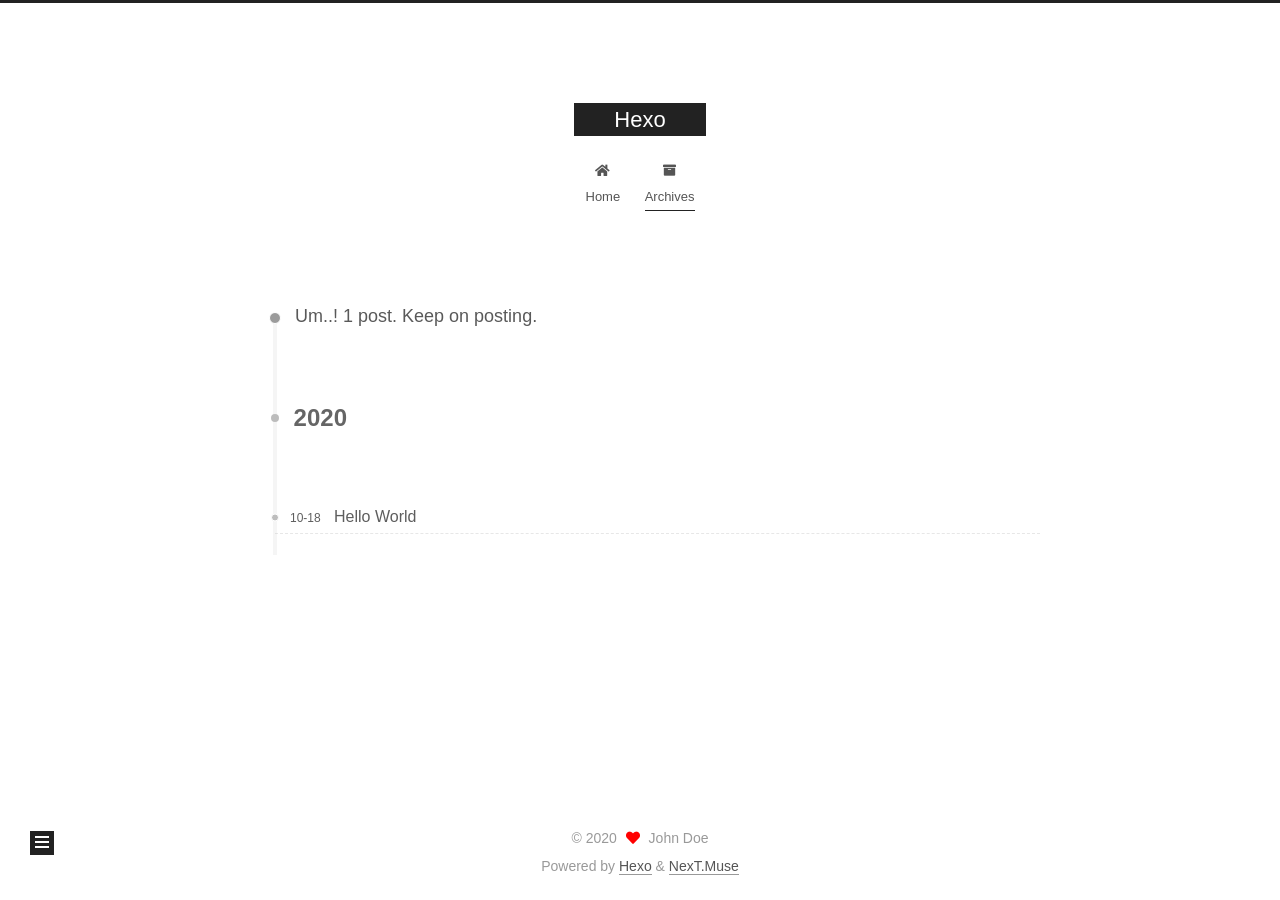
==== commit d556a151: "Site updated: 2020-10-18 01:16:42" ====
--- a/archives/index.html
+++ b/archives/index.html
@@ -336,5 +336,16 @@
 
   
 
+<script>
+  function loadCount() {
+    var d = document, s = d.createElement('script');
+    s.src = 'https://comment.disqus.com/count.js';
+    s.id = 'dsq-count-scr';
+    (d.head || d.body).appendChild(s);
+  }
+  // defer loading until the whole page loading is completed
+  window.addEventListener('load', loadCount, false);
+</script>
+
 </body>
 </html>
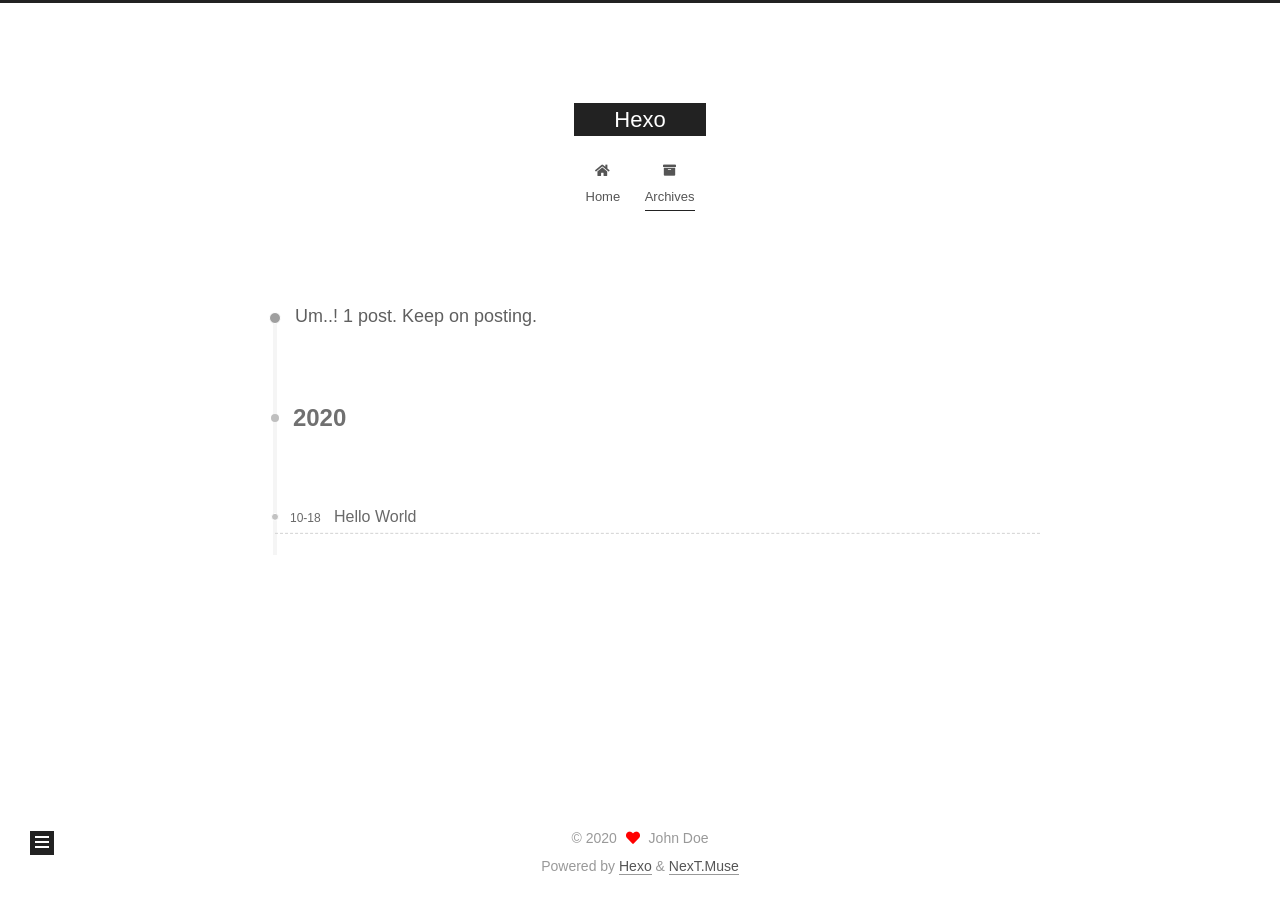
==== commit e26964bb: "Site updated: 2020-10-18 01:21:09" ====
--- a/archives/index.html
+++ b/archives/index.html
@@ -254,6 +254,14 @@
       </div>
   </nav>
 </div>
+  <div class="links-of-author motion-element">
+      <span class="links-of-author-item">
+        <a href="https://github.com/jiushizheyang" title="GitHub → https:&#x2F;&#x2F;github.com&#x2F;jiushizheyang" rel="noopener" target="_blank"><i class="fab fa-github fa-fw"></i>GitHub</a>
+      </span>
+      <span class="links-of-author-item">
+        <a href="/867191827@qq.com" title="E-Mail → 867191827@qq.com"><i class="fa fa-envelope fa-fw"></i>E-Mail</a>
+      </span>
+  </div>
 
 
 
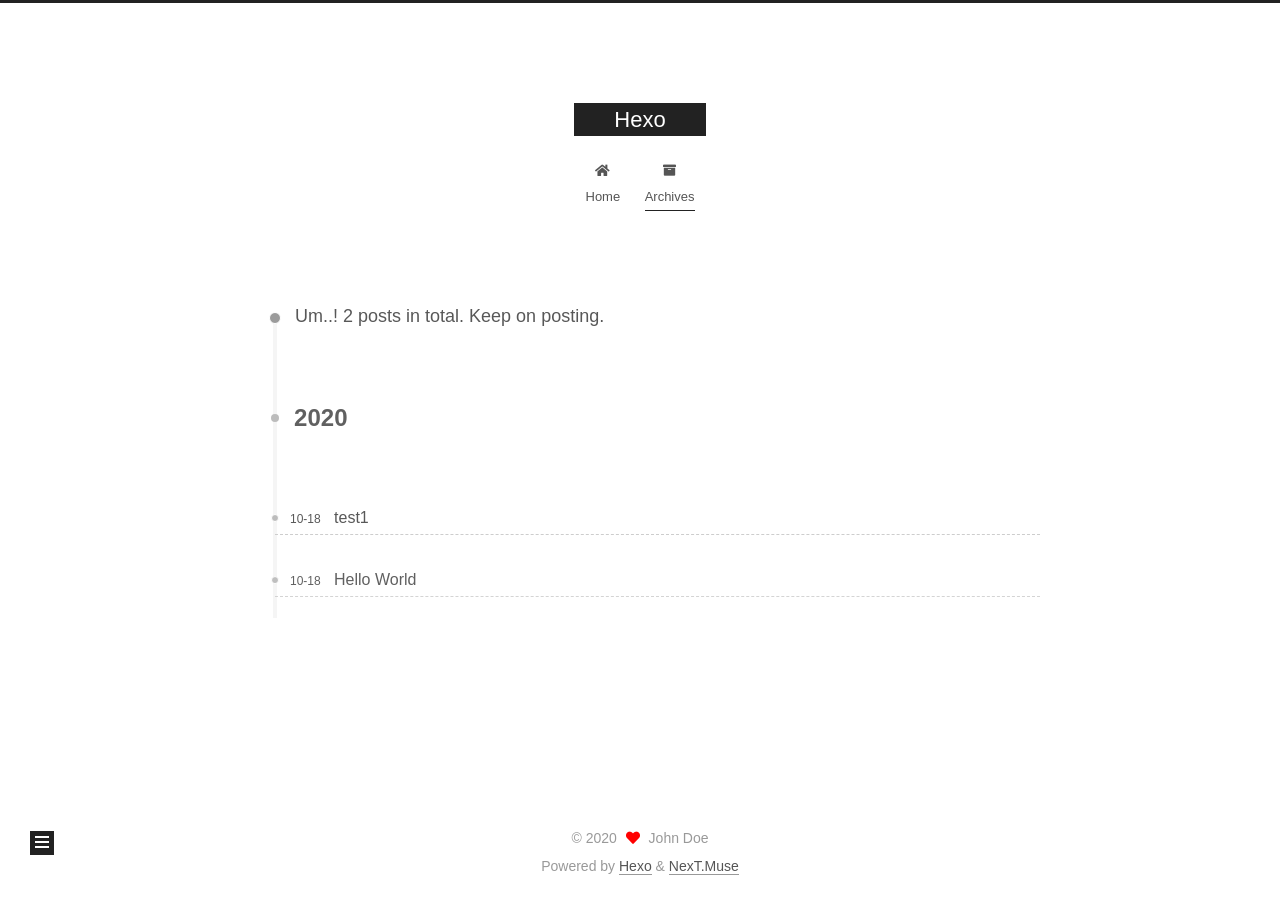
==== commit 8999fa7f: "Site updated: 2020-10-18 01:27:00" ====
--- a/archives/index.html
+++ b/archives/index.html
@@ -148,13 +148,33 @@
   <div class="post-block">
     <div class="posts-collapse">
       <div class="collection-title">
-        <span class="collection-header">Um..! 1 post. Keep on posting.</span>
+        <span class="collection-header">Um..! 2 posts in total. Keep on posting.</span>
       </div>
 
       
     <div class="collection-year">
       <span class="collection-header">2020</span>
     </div>
+
+  <article itemscope itemtype="http://schema.org/Article">
+    <header class="post-header">
+
+      <div class="post-meta">
+        <time itemprop="dateCreated"
+              datetime="2020-10-18T01:25:51+08:00"
+              content="2020-10-18">
+          10-18
+        </time>
+      </div>
+
+      <div class="post-title">
+          <a class="post-title-link" href="/2020/10/18/test1/" itemprop="url">
+            <span itemprop="name">test1</span>
+          </a>
+      </div>
+
+    </header>
+  </article>
 
   <article itemscope itemtype="http://schema.org/Article">
     <header class="post-header">
@@ -248,18 +268,19 @@
       <div class="site-state-item site-state-posts">
           <a href="/archives/">
         
-          <span class="site-state-item-count">1</span>
+          <span class="site-state-item-count">2</span>
           <span class="site-state-item-name">posts</span>
         </a>
+      </div>
+      <div class="site-state-item site-state-tags">
+        <span class="site-state-item-count">1</span>
+        <span class="site-state-item-name">tags</span>
       </div>
   </nav>
 </div>
   <div class="links-of-author motion-element">
       <span class="links-of-author-item">
         <a href="https://github.com/jiushizheyang" title="GitHub → https:&#x2F;&#x2F;github.com&#x2F;jiushizheyang" rel="noopener" target="_blank"><i class="fab fa-github fa-fw"></i>GitHub</a>
-      </span>
-      <span class="links-of-author-item">
-        <a href="/867191827@qq.com" title="E-Mail → 867191827@qq.com"><i class="fa fa-envelope fa-fw"></i>E-Mail</a>
       </span>
   </div>
 
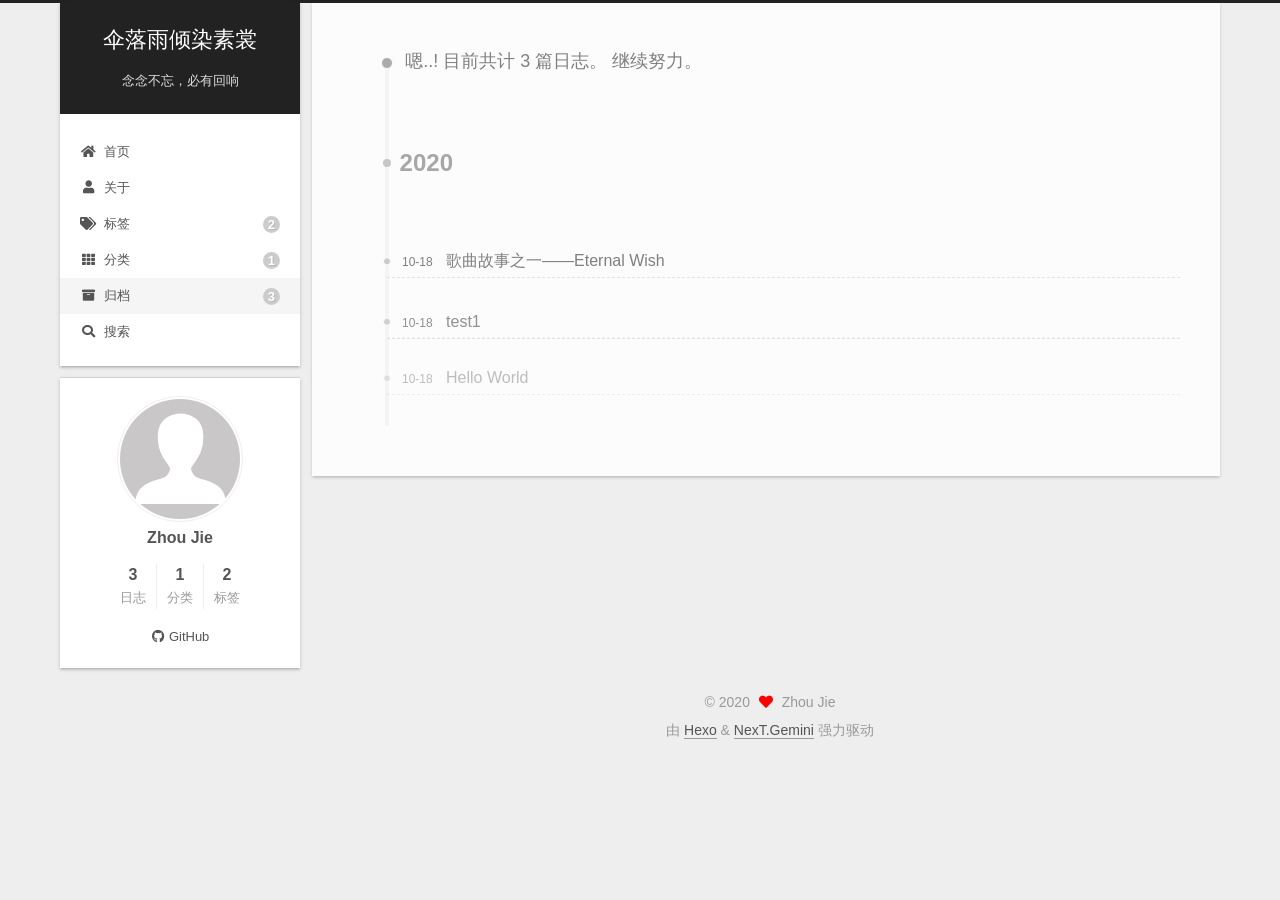
==== commit 81773c83: "Site updated: 2020-10-19 23:05:59" ====
--- a/archives/index.html
+++ b/archives/index.html
@@ -1,5 +1,5 @@
 <!DOCTYPE html>
-<html lang="en">
+<html lang="zh-CN">
 <head>
   <meta charset="UTF-8">
 <meta name="viewport" content="width=device-width, initial-scale=1, maximum-scale=2">
@@ -17,15 +17,15 @@
 
 <script id="hexo-configurations">
     var NexT = window.NexT || {};
-    var CONFIG = {"hostname":"example.com","root":"/","scheme":"Muse","version":"7.8.0","exturl":false,"sidebar":{"position":"left","display":"post","padding":18,"offset":12,"onmobile":false},"copycode":{"enable":false,"show_result":false,"style":null},"back2top":{"enable":true,"sidebar":false,"scrollpercent":false},"bookmark":{"enable":false,"color":"#222","save":"auto"},"fancybox":false,"mediumzoom":false,"lazyload":false,"pangu":false,"comments":{"style":"tabs","active":null,"storage":true,"lazyload":false,"nav":null},"algolia":{"hits":{"per_page":10},"labels":{"input_placeholder":"Search for Posts","hits_empty":"We didn't find any results for the search: ${query}","hits_stats":"${hits} results found in ${time} ms"}},"localsearch":{"enable":false,"trigger":"auto","top_n_per_article":1,"unescape":false,"preload":false},"motion":{"enable":true,"async":false,"transition":{"post_block":"fadeIn","post_header":"slideDownIn","post_body":"slideDownIn","coll_header":"slideLeftIn","sidebar":"slideUpIn"}}};
+    var CONFIG = {"hostname":"example.com","root":"/","scheme":"Gemini","version":"7.8.0","exturl":false,"sidebar":{"position":"left","display":"post","padding":18,"offset":12,"onmobile":false},"copycode":{"enable":false,"show_result":false,"style":null},"back2top":{"enable":true,"sidebar":false,"scrollpercent":false},"bookmark":{"enable":false,"color":"#222","save":"auto"},"fancybox":false,"mediumzoom":false,"lazyload":false,"pangu":false,"comments":{"style":"tabs","active":null,"storage":true,"lazyload":false,"nav":null},"algolia":{"hits":{"per_page":10},"labels":{"input_placeholder":"Search for Posts","hits_empty":"We didn't find any results for the search: ${query}","hits_stats":"${hits} results found in ${time} ms"}},"localsearch":{"enable":true,"trigger":"auto","top_n_per_article":-1,"unescape":false,"preload":false},"motion":{"enable":true,"async":false,"transition":{"post_block":"fadeIn","post_header":"slideDownIn","post_body":"slideDownIn","coll_header":"slideLeftIn","sidebar":"slideUpIn"}},"path":"search.xml"};
   </script>
 
   <meta property="og:type" content="website">
-<meta property="og:title" content="Hexo">
+<meta property="og:title" content="伞落雨倾染素裳">
 <meta property="og:url" content="http://example.com/archives/index.html">
-<meta property="og:site_name" content="Hexo">
-<meta property="og:locale" content="en_US">
-<meta property="article:author" content="John Doe">
+<meta property="og:site_name" content="伞落雨倾染素裳">
+<meta property="og:locale" content="zh_CN">
+<meta property="article:author" content="Zhou Jie">
 <meta name="twitter:card" content="summary">
 
 <link rel="canonical" href="http://example.com/archives/">
@@ -37,11 +37,11 @@
     sidebar: "",
     isHome : false,
     isPost : false,
-    lang   : 'en'
+    lang   : 'zh-CN'
   };
 </script>
 
-  <title>Archive | Hexo</title>
+  <title>归档 | 伞落雨倾染素裳</title>
   
 
 
@@ -72,6 +72,7 @@
   </style>
 </noscript>
 
+<link rel="alternate" href="/atom.xml" title="伞落雨倾染素裳" type="application/atom+xml">
 </head>
 
 <body itemscope itemtype="http://schema.org/WebPage">
@@ -81,7 +82,7 @@
     <header class="header" itemscope itemtype="http://schema.org/WPHeader">
       <div class="header-inner"><div class="site-brand-container">
   <div class="site-nav-toggle">
-    <div class="toggle" aria-label="Toggle navigation bar">
+    <div class="toggle" aria-label="切换导航栏">
       <span class="toggle-line toggle-line-first"></span>
       <span class="toggle-line toggle-line-middle"></span>
       <span class="toggle-line toggle-line-last"></span>
@@ -92,13 +93,15 @@
 
     <a href="/" class="brand" rel="start">
       <span class="logo-line-before"><i></i></span>
-      <h1 class="site-title">Hexo</h1>
+      <h1 class="site-title">伞落雨倾染素裳</h1>
       <span class="logo-line-after"><i></i></span>
     </a>
+      <p class="site-subtitle" itemprop="description">念念不忘，必有回响</p>
   </div>
 
   <div class="site-nav-right">
     <div class="toggle popup-trigger">
+        <i class="fa fa-search fa-fw fa-lg"></i>
     </div>
   </div>
 </div>
@@ -110,19 +113,61 @@
   <ul id="menu" class="main-menu menu">
         <li class="menu-item menu-item-home">
 
-    <a href="/" rel="section"><i class="fa fa-home fa-fw"></i>Home</a>
+    <a href="/" rel="section"><i class="fa fa-home fa-fw"></i>首页</a>
+
+  </li>
+        <li class="menu-item menu-item-about">
+
+    <a href="/about/" rel="section"><i class="fa fa-user fa-fw"></i>关于</a>
+
+  </li>
+        <li class="menu-item menu-item-tags">
+
+    <a href="/tags/" rel="section"><i class="fa fa-tags fa-fw"></i>标签<span class="badge">2</span></a>
+
+  </li>
+        <li class="menu-item menu-item-categories">
+
+    <a href="/categories/" rel="section"><i class="fa fa-th fa-fw"></i>分类<span class="badge">1</span></a>
 
   </li>
         <li class="menu-item menu-item-archives">
 
-    <a href="/archives/" rel="section"><i class="fa fa-archive fa-fw"></i>Archives</a>
+    <a href="/archives/" rel="section"><i class="fa fa-archive fa-fw"></i>归档<span class="badge">3</span></a>
 
   </li>
+      <li class="menu-item menu-item-search">
+        <a role="button" class="popup-trigger"><i class="fa fa-search fa-fw"></i>搜索
+        </a>
+      </li>
   </ul>
 </nav>
 
 
 
+  <div class="search-pop-overlay">
+    <div class="popup search-popup">
+        <div class="search-header">
+  <span class="search-icon">
+    <i class="fa fa-search"></i>
+  </span>
+  <div class="search-input-container">
+    <input autocomplete="off" autocapitalize="off"
+           placeholder="搜索..." spellcheck="false"
+           type="search" class="search-input">
+  </div>
+  <span class="popup-btn-close">
+    <i class="fa fa-times-circle"></i>
+  </span>
+</div>
+<div id="search-result">
+  <div id="no-result">
+    <i class="fa fa-spinner fa-pulse fa-5x fa-fw"></i>
+  </div>
+</div>
+
+    </div>
+  </div>
 
 </div>
     </header>
@@ -148,13 +193,33 @@
   <div class="post-block">
     <div class="posts-collapse">
       <div class="collection-title">
-        <span class="collection-header">Um..! 2 posts in total. Keep on posting.</span>
+        <span class="collection-header">嗯..! 目前共计 3 篇日志。 继续努力。</span>
       </div>
 
       
     <div class="collection-year">
       <span class="collection-header">2020</span>
     </div>
+
+  <article itemscope itemtype="http://schema.org/Article">
+    <header class="post-header">
+
+      <div class="post-meta">
+        <time itemprop="dateCreated"
+              datetime="2020-10-18T10:41:00+08:00"
+              content="2020-10-18">
+          10-18
+        </time>
+      </div>
+
+      <div class="post-title">
+          <a class="post-title-link" href="/2020/10/18/Wish/" itemprop="url">
+            <span itemprop="name">歌曲故事之一——Eternal Wish</span>
+          </a>
+      </div>
+
+    </header>
+  </article>
 
   <article itemscope itemtype="http://schema.org/Article">
     <header class="post-header">
@@ -246,10 +311,10 @@
 
       <ul class="sidebar-nav motion-element">
         <li class="sidebar-nav-toc">
-          Table of Contents
+          文章目录
         </li>
         <li class="sidebar-nav-overview">
-          Overview
+          站点概览
         </li>
       </ul>
 
@@ -260,7 +325,9 @@
 
       <div class="site-overview-wrap sidebar-panel">
         <div class="site-author motion-element" itemprop="author" itemscope itemtype="http://schema.org/Person">
-  <p class="site-author-name" itemprop="name">John Doe</p>
+    <img class="site-author-image" itemprop="image" alt="Zhou Jie"
+      src="/images/avatar.gif">
+  <p class="site-author-name" itemprop="name">Zhou Jie</p>
   <div class="site-description" itemprop="description"></div>
 </div>
 <div class="site-state-wrap motion-element">
@@ -268,13 +335,21 @@
       <div class="site-state-item site-state-posts">
           <a href="/archives/">
         
-          <span class="site-state-item-count">2</span>
-          <span class="site-state-item-name">posts</span>
+          <span class="site-state-item-count">3</span>
+          <span class="site-state-item-name">日志</span>
         </a>
       </div>
+      <div class="site-state-item site-state-categories">
+            <a href="/categories/">
+          
+        <span class="site-state-item-count">1</span>
+        <span class="site-state-item-name">分类</span></a>
+      </div>
       <div class="site-state-item site-state-tags">
-        <span class="site-state-item-count">1</span>
-        <span class="site-state-item-name">tags</span>
+            <a href="/tags/">
+          
+        <span class="site-state-item-count">2</span>
+        <span class="site-state-item-name">标签</span></a>
       </div>
   </nav>
 </div>
@@ -309,9 +384,9 @@
   <span class="with-love">
     <i class="fa fa-heart"></i>
   </span>
-  <span class="author" itemprop="copyrightHolder">John Doe</span>
-</div>
-  <div class="powered-by">Powered by <a href="https://hexo.io/" class="theme-link" rel="noopener" target="_blank">Hexo</a> & <a href="https://muse.theme-next.org/" class="theme-link" rel="noopener" target="_blank">NexT.Muse</a>
+  <span class="author" itemprop="copyrightHolder">Zhou Jie</span>
+</div>
+  <div class="powered-by">由 <a href="https://hexo.io/" class="theme-link" rel="noopener" target="_blank">Hexo</a> & <a href="https://theme-next.org/" class="theme-link" rel="noopener" target="_blank">NexT.Gemini</a> 强力驱动
   </div>
 
         
@@ -337,7 +412,7 @@
 <script src="/js/motion.js"></script>
 
 
-<script src="/js/schemes/muse.js"></script>
+<script src="/js/schemes/pisces.js"></script>
 
 
 <script src="/js/next-boot.js"></script>
@@ -348,6 +423,10 @@
   
 
 
+
+
+  
+<script src="/js/local-search.js"></script>
 
 
 
--- a/css/main.css
+++ b/css/main.css
@@ -1,5 +1,5 @@
 :root {
-  --body-bg-color: #fff;
+  --body-bg-color: #eee;
   --content-bg-color: #fff;
   --card-bg-color: #f5f5f5;
   --text-color: #555;
@@ -11,11 +11,11 @@
   --table-row-odd-bg-color: #f9f9f9;
   --table-row-hover-bg-color: #f5f5f5;
   --menu-item-bg-color: #f5f5f5;
-  --btn-default-bg: #222;
-  --btn-default-color: #fff;
-  --btn-default-border-color: #222;
-  --btn-default-hover-bg: #fff;
-  --btn-default-hover-color: #222;
+  --btn-default-bg: #fff;
+  --btn-default-color: #555;
+  --btn-default-border-color: #555;
+  --btn-default-hover-bg: #222;
+  --btn-default-hover-color: #fff;
   --btn-default-hover-border-color: #222;
 }
 html {
@@ -314,7 +314,7 @@
 .btn {
   background: var(--btn-default-bg);
   border: 2px solid var(--btn-default-border-color);
-  border-radius: 0;
+  border-radius: 2px;
   color: var(--btn-default-color);
   display: inline-block;
   font-size: 0.875em;
@@ -921,16 +921,16 @@
 }
 .main-inner {
   margin: 0 auto;
-  width: 700px;
+  width: calc(100% - 20px);
 }
 @media (min-width: 1200px) {
   .main-inner {
-    width: 800px;
+    width: 1160px;
   }
 }
 @media (min-width: 1600px) {
   .main-inner {
-    width: 900px;
+    width: 73%;
   }
 }
 @media (max-width: 767px) {
@@ -943,16 +943,16 @@
 }
 .header-inner {
   margin: 0 auto;
-  width: 700px;
+  width: calc(100% - 20px);
 }
 @media (min-width: 1200px) {
   .header-inner {
-    width: 800px;
+    width: 1160px;
   }
 }
 @media (min-width: 1600px) {
   .header-inner {
-    width: 900px;
+    width: 73%;
   }
 }
 .site-brand-container {
@@ -991,7 +991,7 @@
   margin: 0;
 }
 .site-subtitle {
-  color: #999;
+  color: #ddd;
   font-size: 0.8125em;
   margin: 10px 0;
 }
@@ -1136,22 +1136,23 @@
   display: inline-block;
 }
 .site-author-image {
-  border: 2px solid #333;
+  border: 1px solid #eee;
   display: block;
   margin: 0 auto;
-  max-width: 96px;
+  max-width: 120px;
   padding: 2px;
+  border-radius: 50%;
 }
 .site-author-name {
-  color: #f5f5f5;
-  font-weight: normal;
-  margin: 5px 0 0;
+  color: var(--text-color);
+  font-weight: 600;
+  margin: 0;
   text-align: center;
 }
 .site-description {
   color: #999;
-  font-size: 1em;
-  margin-top: 5px;
+  font-size: 0.8125em;
+  margin-top: 0;
   text-align: center;
 }
 .links-of-author {
@@ -1168,7 +1169,7 @@
 }
 .links-of-author a::before,
 .links-of-author span.exturl::before {
-  background: #9ffcfe;
+  background: #aa47ff;
   border-radius: 50%;
   content: ' ';
   display: inline-block;
@@ -1246,7 +1247,7 @@
 }
 .sidebar-nav li {
   border-bottom: 1px solid transparent;
-  color: #666;
+  color: var(--text-color);
   cursor: pointer;
   display: inline-block;
   font-size: 0.875em;
@@ -1255,14 +1256,14 @@
   margin-left: 10px;
 }
 .sidebar-nav li:hover {
-  color: #f5f5f5;
+  color: #fc6423;
 }
 .sidebar-nav .sidebar-nav-active {
-  border-bottom-color: #87daff;
-  color: #87daff;
+  border-bottom-color: #fc6423;
+  color: #fc6423;
 }
 .sidebar-nav .sidebar-nav-active:hover {
-  color: #87daff;
+  color: #fc6423;
 }
 .sidebar-panel {
   display: none;
@@ -1291,7 +1292,7 @@
   }
 }
 .sidebar-toggle:hover .toggle-line {
-  background: #87daff;
+  background: #fc6423;
 }
 .post-toc {
   font-size: 0.875em;
@@ -1330,14 +1331,14 @@
   display: block;
 }
 .post-toc .nav .active > a {
-  border-bottom-color: #87daff;
-  color: #87daff;
+  border-bottom-color: #fc6423;
+  color: #fc6423;
 }
 .post-toc .nav .active-current > a {
-  color: #87daff;
+  color: #fc6423;
 }
 .post-toc .nav .active-current > a:hover {
-  color: #87daff;
+  color: #fc6423;
 }
 .site-state {
   display: flex;
@@ -1352,20 +1353,20 @@
   padding: 0 15px;
 }
 .site-state-item:not(:first-child) {
-  border-left: 1px solid #333;
+  border-left: 1px solid #eee;
 }
 .site-state-item a {
   border-bottom: none;
 }
 .site-state-item-count {
   display: block;
-  font-size: 1.25em;
+  font-size: 1em;
   font-weight: 600;
   text-align: center;
 }
 .site-state-item-name {
-  color: inherit;
-  font-size: 0.875em;
+  color: #999;
+  font-size: 0.8125em;
 }
 .footer {
   color: #999;
@@ -1382,16 +1383,16 @@
   box-sizing: border-box;
   margin: 0 auto;
   text-align: center;
-  width: 700px;
+  width: calc(100% - 20px);
 }
 @media (min-width: 1200px) {
   .footer-inner {
-    width: 800px;
+    width: 1160px;
   }
 }
 @media (min-width: 1600px) {
   .footer-inner {
-    width: 900px;
+    width: 73%;
   }
 }
 .languages {
@@ -1414,6 +1415,7 @@
   color: #ff0000;
   display: inline-block;
   margin: 0 5px;
+  animation: iconAnimate 1.33s ease-in-out infinite;
 }
 .powered-by,
 .theme-info {
@@ -1489,7 +1491,7 @@
   color: #fff;
   cursor: pointer;
   left: 30px;
-  opacity: 1;
+  opacity: 0.6;
   padding: 0 6px;
   position: fixed;
   transition-property: bottom;
@@ -1500,10 +1502,10 @@
   display: none;
 }
 .back-to-top:hover {
-  color: #87daff;
+  color: #fc6423;
 }
 .back-to-top.back-to-top-on {
-  bottom: 19px;
+  bottom: 30px;
 }
 @media (max-width: 991px) {
   .back-to-top {
@@ -2141,151 +2143,533 @@
 .tag-cloud a:hover {
   color: var(--link-hover-color) !important;
 }
+.search-pop-overlay {
+  background: rgba(0,0,0,0);
+  height: 100%;
+  left: 0;
+  position: fixed;
+  top: 0;
+  transition: visibility 0s linear 0.2s, background 0.2s;
+  visibility: hidden;
+  width: 100%;
+  z-index: 1400;
+}
+.search-pop-overlay.search-active {
+  background: rgba(0,0,0,0.3);
+  transition: background 0.2s;
+  visibility: visible;
+}
+.search-popup {
+  background: var(--card-bg-color);
+  border-radius: 5px;
+  height: 80%;
+  left: calc(50% - 350px);
+  position: fixed;
+  top: 10%;
+  transform: scale(0);
+  transition: transform 0.2s;
+  width: 700px;
+  z-index: 1500;
+}
+.search-active .search-popup {
+  transform: scale(1);
+}
 @media (max-width: 767px) {
-  .header-inner,
-  .main-inner,
-  .footer-inner {
-    width: auto;
-  }
-}
-.header-inner {
-  padding-top: 100px;
-}
-@media (max-width: 767px) {
-  .header-inner {
-    padding-top: 50px;
-  }
-}
-.main-inner {
-  padding-bottom: 60px;
-}
-.content {
-  padding-top: 70px;
-}
-@media (max-width: 767px) {
-  .content {
-    padding-top: 35px;
-  }
-}
-embed {
-  display: block;
-  margin: 0 auto 25px auto;
-}
-.custom-logo .site-meta-headline {
-  text-align: center;
-}
-.custom-logo .site-title {
-  color: #222;
-  margin: 10px auto 0;
-}
-.custom-logo .site-title a {
-  border: 0;
-}
-.custom-logo-image {
-  background: #fff;
-  margin: 0 auto;
-  max-width: 150px;
-  padding: 5px;
-}
-.brand {
-  background: var(--btn-default-bg);
-}
-@media (max-width: 767px) {
-  .site-nav {
-    border-bottom: 1px solid #ddd;
-    border-top: 1px solid #ddd;
+  .search-popup {
+    border-radius: 0;
+    height: 100%;
     left: 0;
     margin: 0;
-    padding: 0;
+    top: 0;
     width: 100%;
   }
 }
-@media (max-width: 767px) {
-  .menu {
-    text-align: left;
-  }
-}
-.menu-item-active a,
-.menu .menu-item a:hover,
-.menu .menu-item span.exturl:hover {
+.search-popup .search-icon,
+.search-popup .popup-btn-close {
+  color: #999;
+  font-size: 18px;
+  padding: 0 10px;
+}
+.search-popup .popup-btn-close {
+  cursor: pointer;
+}
+.search-popup .popup-btn-close:hover .fa {
+  color: #222;
+}
+.search-popup .search-header {
+  background: #eee;
+  border-top-left-radius: 5px;
+  border-top-right-radius: 5px;
+  display: flex;
+  padding: 5px;
+}
+.search-popup input.search-input {
   background: transparent;
-  border-bottom: 1px solid var(--link-hover-color) !important;
-}
-@media (max-width: 767px) {
-  .menu-item-active a,
-  .menu .menu-item a:hover,
-  .menu .menu-item span.exturl:hover {
-    border-bottom: 1px dotted #ddd !important;
-  }
-}
-@media (max-width: 767px) {
-  .menu .menu-item {
-    margin: 0 10px;
-  }
+  border: 0;
+  outline: 0;
+  width: 100%;
+}
+.search-popup input.search-input::-webkit-search-cancel-button {
+  display: none;
+}
+.search-popup .search-input-container {
+  flex-grow: 1;
+  padding: 2px;
+}
+.search-popup ul.search-result-list {
+  margin: 0 5px;
+  padding: 0;
+  width: 100%;
+}
+.search-popup p.search-result {
+  border-bottom: 1px dashed #ccc;
+  padding: 5px 0;
+}
+.search-popup a.search-result-title {
+  font-weight: bold;
+}
+.search-popup .search-keyword {
+  border-bottom: 1px dashed #ff2a2a;
+  color: #ff2a2a;
+  font-weight: bold;
+}
+.search-popup #search-result {
+  display: flex;
+  height: calc(100% - 55px);
+  overflow: auto;
+  padding: 5px 25px;
+}
+.search-popup #no-result {
+  color: #ccc;
+  margin: auto;
+}
+.popular-posts-header {
+  border-bottom: 1px solid #eee;
+  display: block;
+  font-size: 1.125em;
+  margin-bottom: 10px;
+  margin-top: 60px;
+}
+.popular-posts {
+  padding: 0;
+}
+.popular-posts .popular-posts-item {
+  margin-left: 2em;
+}
+.popular-posts .popular-posts-item .popular-posts-title {
+  font-size: 0.875em;
+  font-weight: normal;
+  line-height: 2.4;
+  margin: 0;
+}
+.header {
+  margin: 0 auto;
+  position: relative;
+  width: calc(100% - 20px);
+}
+@media (min-width: 1200px) {
+  .header {
+    width: 1160px;
+  }
+}
+@media (min-width: 1600px) {
+  .header {
+    width: 73%;
+  }
+}
+@media (max-width: 991px) {
+  .header {
+    width: auto;
+  }
+}
+.header-inner {
+  background: var(--content-bg-color);
+  border-radius: initial;
+  box-shadow: 0 2px 2px 0 rgba(0,0,0,0.12), 0 3px 1px -2px rgba(0,0,0,0.06), 0 1px 5px 0 rgba(0,0,0,0.12);
+  overflow: hidden;
+  padding: 0;
+  position: absolute;
+  top: 0;
+  width: 240px;
+}
+@media (min-width: 1200px) {
+  .header-inner {
+    width: 240px;
+  }
+}
+@media (max-width: 991px) {
+  .header-inner {
+    border-radius: initial;
+    position: relative;
+    width: auto;
+  }
+}
+.main-inner {
+  align-items: flex-start;
+  display: flex;
+  justify-content: space-between;
+  flex-direction: row-reverse;
+}
+@media (max-width: 991px) {
+  .main-inner {
+    width: auto;
+  }
+}
+.content-wrap {
+  background: var(--content-bg-color);
+  border-radius: initial;
+  box-shadow: 0 2px 2px 0 rgba(0,0,0,0.12), 0 3px 1px -2px rgba(0,0,0,0.06), 0 1px 5px 0 rgba(0,0,0,0.12);
+  box-sizing: border-box;
+  padding: 40px;
+  width: calc(100% - 252px);
+}
+@media (max-width: 991px) {
+  .content-wrap {
+    border-radius: initial;
+    padding: 20px;
+    width: 100%;
+  }
+}
+.footer-inner {
+  padding-left: 260px;
+}
+.back-to-top {
+  left: auto;
+  right: 30px;
+}
+@media (max-width: 991px) {
+  .back-to-top {
+    right: 20px;
+  }
+}
+@media (max-width: 991px) {
+  .footer-inner {
+    padding-left: 0;
+    padding-right: 0;
+    width: auto;
+  }
+}
+.site-brand-container {
+  background: #222;
+}
+@media (max-width: 991px) {
+  .site-brand-container {
+    box-shadow: 0 0 16px rgba(0,0,0,0.5);
+  }
+}
+.site-meta {
+  padding: 20px 0;
+}
+.brand {
+  padding: 0;
+}
+.site-subtitle {
+  margin: 10px 10px 0;
+}
+.custom-logo-image {
+  margin-top: 20px;
+}
+@media (max-width: 991px) {
+  .custom-logo-image {
+    display: none;
+  }
+}
+@media (min-width: 768px) and (max-width: 991px) {
+  .site-nav-toggle,
+  .site-nav-right {
+    display: flex;
+    flex-direction: column;
+    justify-content: center;
+  }
+}
+.site-nav-toggle .toggle,
+.site-nav-right .toggle {
+  color: #fff;
+}
+.site-nav-toggle .toggle .toggle-line,
+.site-nav-right .toggle .toggle-line {
+  background: #fff;
+}
+@media (min-width: 768px) and (max-width: 991px) {
+  .site-nav {
+    display: none;
+  }
+}
+.menu .menu-item {
+  display: block;
+  margin: 0;
 }
 .menu .menu-item a,
 .menu .menu-item span.exturl {
-  border-bottom: 1px solid transparent;
-}
-@media (max-width: 767px) {
-  .menu .menu-item a,
-  .menu .menu-item span.exturl {
-    padding: 5px 10px;
-  }
-}
-@media (min-width: 768px) {
-  .menu .menu-item .fa,
-  .menu .menu-item .fab,
-  .menu .menu-item .far,
-  .menu .menu-item .fas {
-    display: block;
-    line-height: 2;
-    margin-right: 0;
-    width: 100%;
+  padding: 5px 20px;
+  position: relative;
+  text-align: left;
+  transition-property: background-color;
+}
+@media (max-width: 991px) {
+  .menu .menu-item.menu-item-search {
+    display: none;
   }
 }
 .menu .menu-item .badge {
-  background: #eee;
-  padding: 1px 4px;
+  background: #ccc;
+  border-radius: 10px;
+  color: #fff;
+  float: right;
+  padding: 2px 5px;
+  text-shadow: 1px 1px 0 rgba(0,0,0,0.1);
+  vertical-align: middle;
 }
 .sub-menu {
-  margin: 10px 0;
+  background: var(--content-bg-color);
+  border-bottom: 1px solid #ddd;
+  margin: 0;
+  padding: 6px 0;
 }
 .sub-menu .menu-item {
   display: inline-block;
 }
+.sub-menu .menu-item a,
+.sub-menu .menu-item span.exturl {
+  background: transparent;
+  margin: 5px 10px;
+  padding: initial;
+}
+.sub-menu .menu-item a:hover,
+.sub-menu .menu-item span.exturl:hover {
+  background: transparent;
+  color: #fc6423;
+}
+.sub-menu .menu-item-active a {
+  border-bottom-color: #fc6423;
+  color: #fc6423;
+}
+.sub-menu .menu-item-active a:hover {
+  border-bottom-color: #fc6423;
+}
 .sidebar {
-  left: -320px;
-}
-.sidebar.sidebar-active {
-  left: 0;
-}
-.sidebar {
-  width: 320px;
-  z-index: 1200;
-  transition-delay: 0s;
-  transition-duration: 0.2s;
-  transition-timing-function: ease-out;
-}
-.sidebar a,
-.sidebar span.exturl {
-  border-bottom-color: #555;
-  color: #999;
-}
-.sidebar a:hover,
-.sidebar span.exturl:hover {
-  border-bottom-color: #eee;
-  color: #eee;
-}
-.links-of-blogroll-item {
-  padding: 2px 10px;
-}
-.links-of-blogroll-item a,
-.links-of-blogroll-item span.exturl {
+  background: var(--body-bg-color);
+  box-shadow: none;
+  margin-top: 100%;
+  position: static;
+  width: 240px;
+}
+@media (max-width: 991px) {
+  .sidebar {
+    display: none;
+  }
+}
+.sidebar-toggle {
+  display: none;
+}
+.sidebar-inner {
+  background: var(--content-bg-color);
+  border-radius: initial;
+  box-shadow: 0 2px 2px 0 rgba(0,0,0,0.12), 0 3px 1px -2px rgba(0,0,0,0.06), 0 1px 5px 0 rgba(0,0,0,0.12), 0 -1px 0.5px 0 rgba(0,0,0,0.09);
+  box-sizing: border-box;
+  color: var(--text-color);
+  width: 240px;
+  opacity: 0;
+}
+.sidebar-inner.affix {
+  position: fixed;
+  top: 12px;
+}
+.sidebar-inner.affix-bottom {
+  position: absolute;
+}
+.site-state-item {
+  padding: 0 10px;
+}
+.sidebar-button {
+  border-bottom: 1px dotted #ccc;
+  border-top: 1px dotted #ccc;
+  margin-top: 10px;
+  text-align: center;
+}
+.sidebar-button a {
+  border: 0;
+  color: #fc6423;
+  display: block;
+}
+.sidebar-button a:hover {
+  background: none;
+  border: 0;
+  color: #e34603;
+}
+.sidebar-button a:hover .fa,
+.sidebar-button a:hover .fab,
+.sidebar-button a:hover .far,
+.sidebar-button a:hover .fas {
+  color: #e34603;
+}
+.links-of-author {
+  display: flex;
+  flex-wrap: wrap;
+  margin-top: 10px;
+  justify-content: center;
+}
+.links-of-author-item {
+  margin: 5px 0 0;
+  width: 50%;
+}
+.links-of-author-item a,
+.links-of-author-item span.exturl {
   box-sizing: border-box;
   display: inline-block;
-  max-width: 280px;
+  margin-bottom: 0;
+  margin-right: 0;
+  max-width: 216px;
   overflow: hidden;
+  padding: 0 5px;
   text-overflow: ellipsis;
   white-space: nowrap;
 }
+.links-of-author-item a,
+.links-of-author-item span.exturl {
+  border-bottom: none;
+  display: block;
+  text-decoration: none;
+}
+.links-of-author-item a::before,
+.links-of-author-item span.exturl::before {
+  display: none;
+}
+.links-of-author-item a:hover,
+.links-of-author-item span.exturl:hover {
+  background: var(--body-bg-color);
+  border-radius: 4px;
+}
+.links-of-author-item .fa,
+.links-of-author-item .fab,
+.links-of-author-item .far,
+.links-of-author-item .fas {
+  margin-right: 2px;
+}
+.links-of-blogroll-item {
+  padding: 0;
+}
+.content-wrap {
+  background: initial;
+  box-shadow: initial;
+  padding: initial;
+}
+.post-block {
+  background: var(--content-bg-color);
+  border-radius: initial;
+  box-shadow: 0 2px 2px 0 rgba(0,0,0,0.12), 0 3px 1px -2px rgba(0,0,0,0.06), 0 1px 5px 0 rgba(0,0,0,0.12);
+  padding: 40px;
+}
+.post-block + .post-block {
+  border-radius: initial;
+  box-shadow: 0 2px 2px 0 rgba(0,0,0,0.12), 0 3px 1px -2px rgba(0,0,0,0.06), 0 1px 5px 0 rgba(0,0,0,0.12), 0 -1px 0.5px 0 rgba(0,0,0,0.09);
+  margin-top: 12px;
+}
+.comments {
+  background: var(--content-bg-color);
+  border-radius: initial;
+  box-shadow: 0 2px 2px 0 rgba(0,0,0,0.12), 0 3px 1px -2px rgba(0,0,0,0.06), 0 1px 5px 0 rgba(0,0,0,0.12), 0 -1px 0.5px 0 rgba(0,0,0,0.09);
+  margin-top: 12px;
+  padding: 40px;
+}
+.tabs-comment {
+  margin-top: 1em;
+}
+.content {
+  padding-top: initial;
+}
+.post-eof {
+  display: none;
+}
+.pagination {
+  background: var(--content-bg-color);
+  border-radius: initial;
+  border-top: initial;
+  box-shadow: 0 2px 2px 0 rgba(0,0,0,0.12), 0 3px 1px -2px rgba(0,0,0,0.06), 0 1px 5px 0 rgba(0,0,0,0.12), 0 -1px 0.5px 0 rgba(0,0,0,0.09);
+  margin: 12px 0 0;
+  padding: 10px 0 10px;
+}
+.pagination .prev,
+.pagination .next,
+.pagination .page-number {
+  margin-bottom: initial;
+  top: initial;
+}
+.main {
+  padding-bottom: initial;
+}
+.footer {
+  bottom: auto;
+}
+.sub-menu {
+  border-bottom: initial;
+  box-shadow: 0 2px 2px 0 rgba(0,0,0,0.12), 0 3px 1px -2px rgba(0,0,0,0.06), 0 1px 5px 0 rgba(0,0,0,0.12);
+}
+.sub-menu + .content .post-block {
+  box-shadow: 0 2px 2px 0 rgba(0,0,0,0.12), 0 3px 1px -2px rgba(0,0,0,0.06), 0 1px 5px 0 rgba(0,0,0,0.12), 0 -1px 0.5px 0 rgba(0,0,0,0.09);
+  margin-top: 12px;
+}
+@media (min-width: 768px) and (max-width: 991px) {
+  .sub-menu + .content .post-block {
+    margin-top: 10px;
+  }
+}
+@media (max-width: 767px) {
+  .sub-menu + .content .post-block {
+    margin-top: 8px;
+  }
+}
+.post-body h1,
+.post-body h2 {
+  border-bottom: 1px solid #eee;
+}
+.post-body h3 {
+  border-bottom: 1px dotted #eee;
+}
+@media (min-width: 768px) and (max-width: 991px) {
+  .content-wrap {
+    padding: 10px;
+  }
+  .posts-expand .post-button {
+    margin-top: 20px;
+  }
+  .post-block {
+    border-radius: initial;
+    box-shadow: 0 2px 2px 0 rgba(0,0,0,0.12), 0 3px 1px -2px rgba(0,0,0,0.06), 0 1px 5px 0 rgba(0,0,0,0.12), 0 -1px 0.5px 0 rgba(0,0,0,0.09);
+    padding: 20px;
+  }
+  .post-block + .post-block {
+    margin-top: 10px;
+  }
+  .comments {
+    margin-top: 10px;
+    padding: 10px 20px;
+  }
+  .pagination {
+    margin: 10px 0 0;
+  }
+}
+@media (max-width: 767px) {
+  .content-wrap {
+    padding: 8px;
+  }
+  .posts-expand .post-button {
+    margin: 12px 0;
+  }
+  .post-block {
+    border-radius: initial;
+    box-shadow: 0 2px 2px 0 rgba(0,0,0,0.12), 0 3px 1px -2px rgba(0,0,0,0.06), 0 1px 5px 0 rgba(0,0,0,0.12), 0 -1px 0.5px 0 rgba(0,0,0,0.09);
+    min-height: auto;
+    padding: 12px;
+  }
+  .post-block + .post-block {
+    margin-top: 8px;
+  }
+  .comments {
+    margin-top: 8px;
+    padding: 10px 12px;
+  }
+  .pagination {
+    margin: 8px 0 0;
+  }
+}
